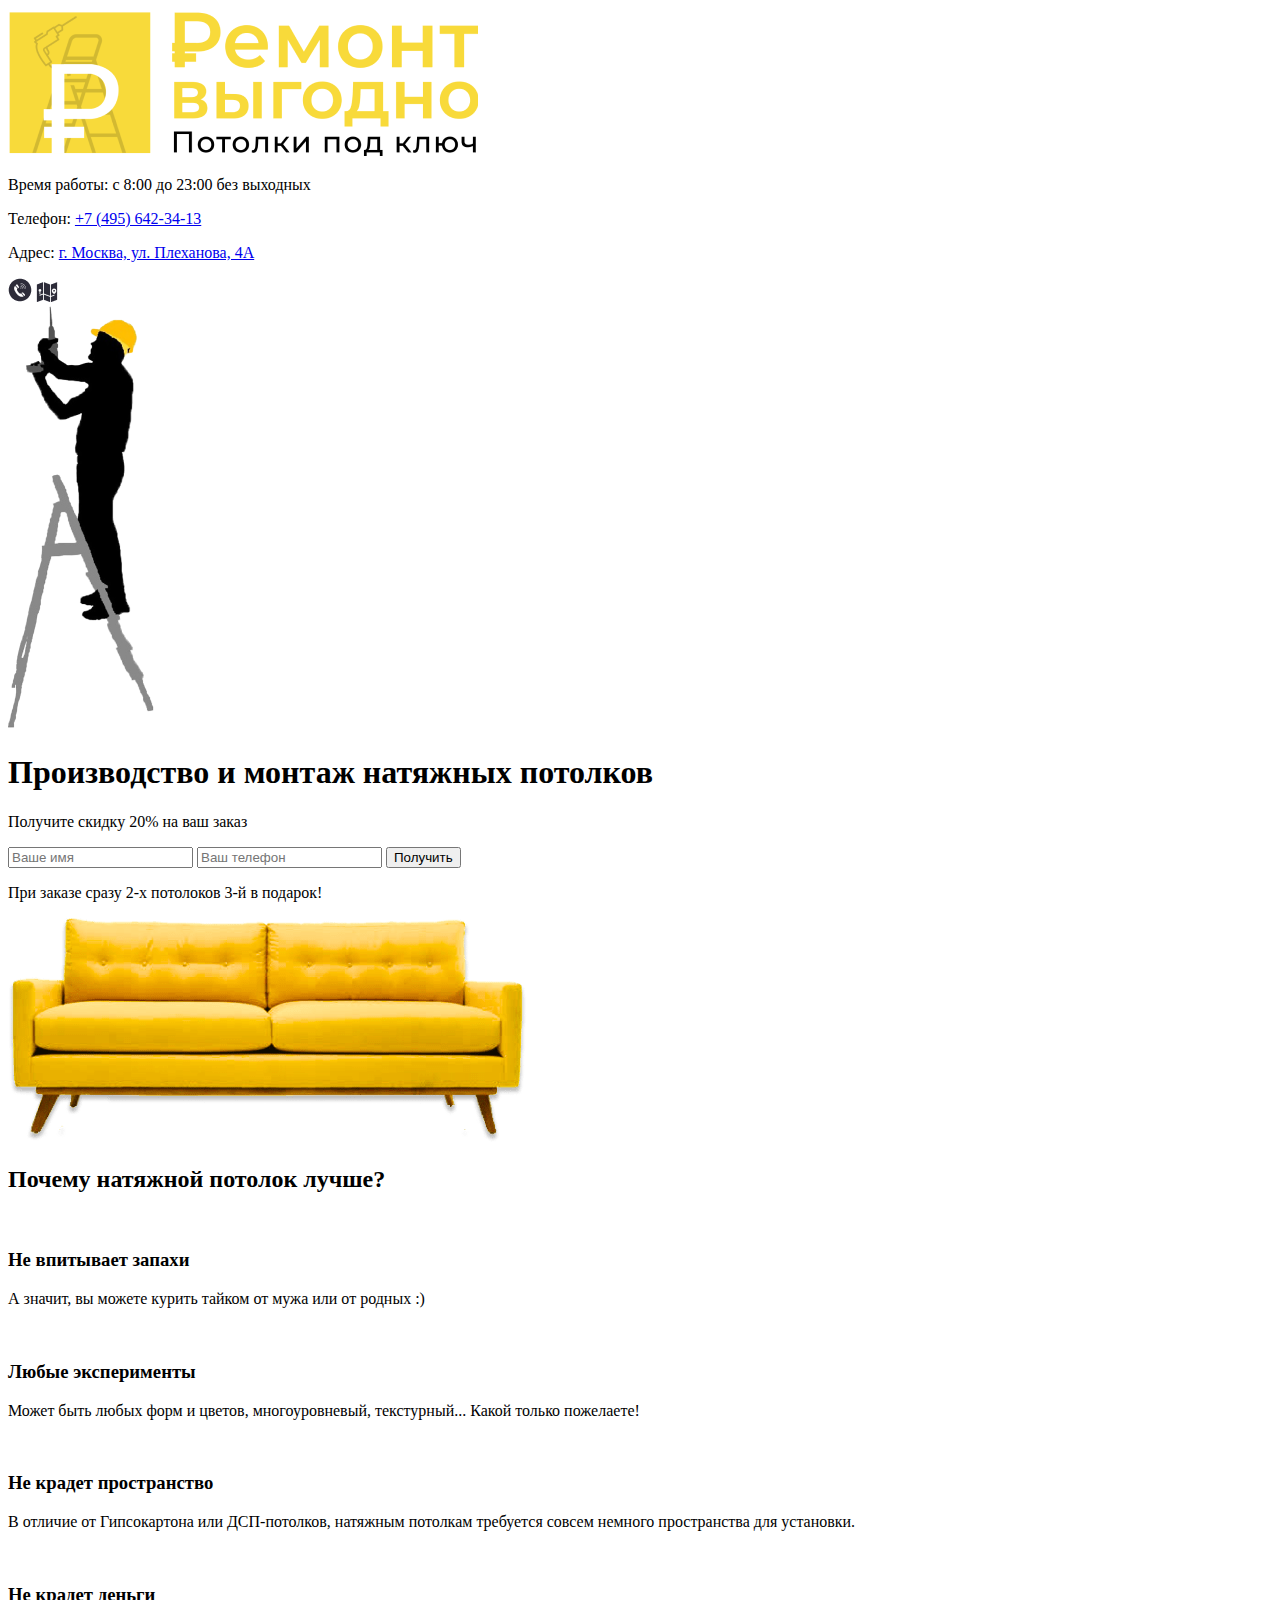
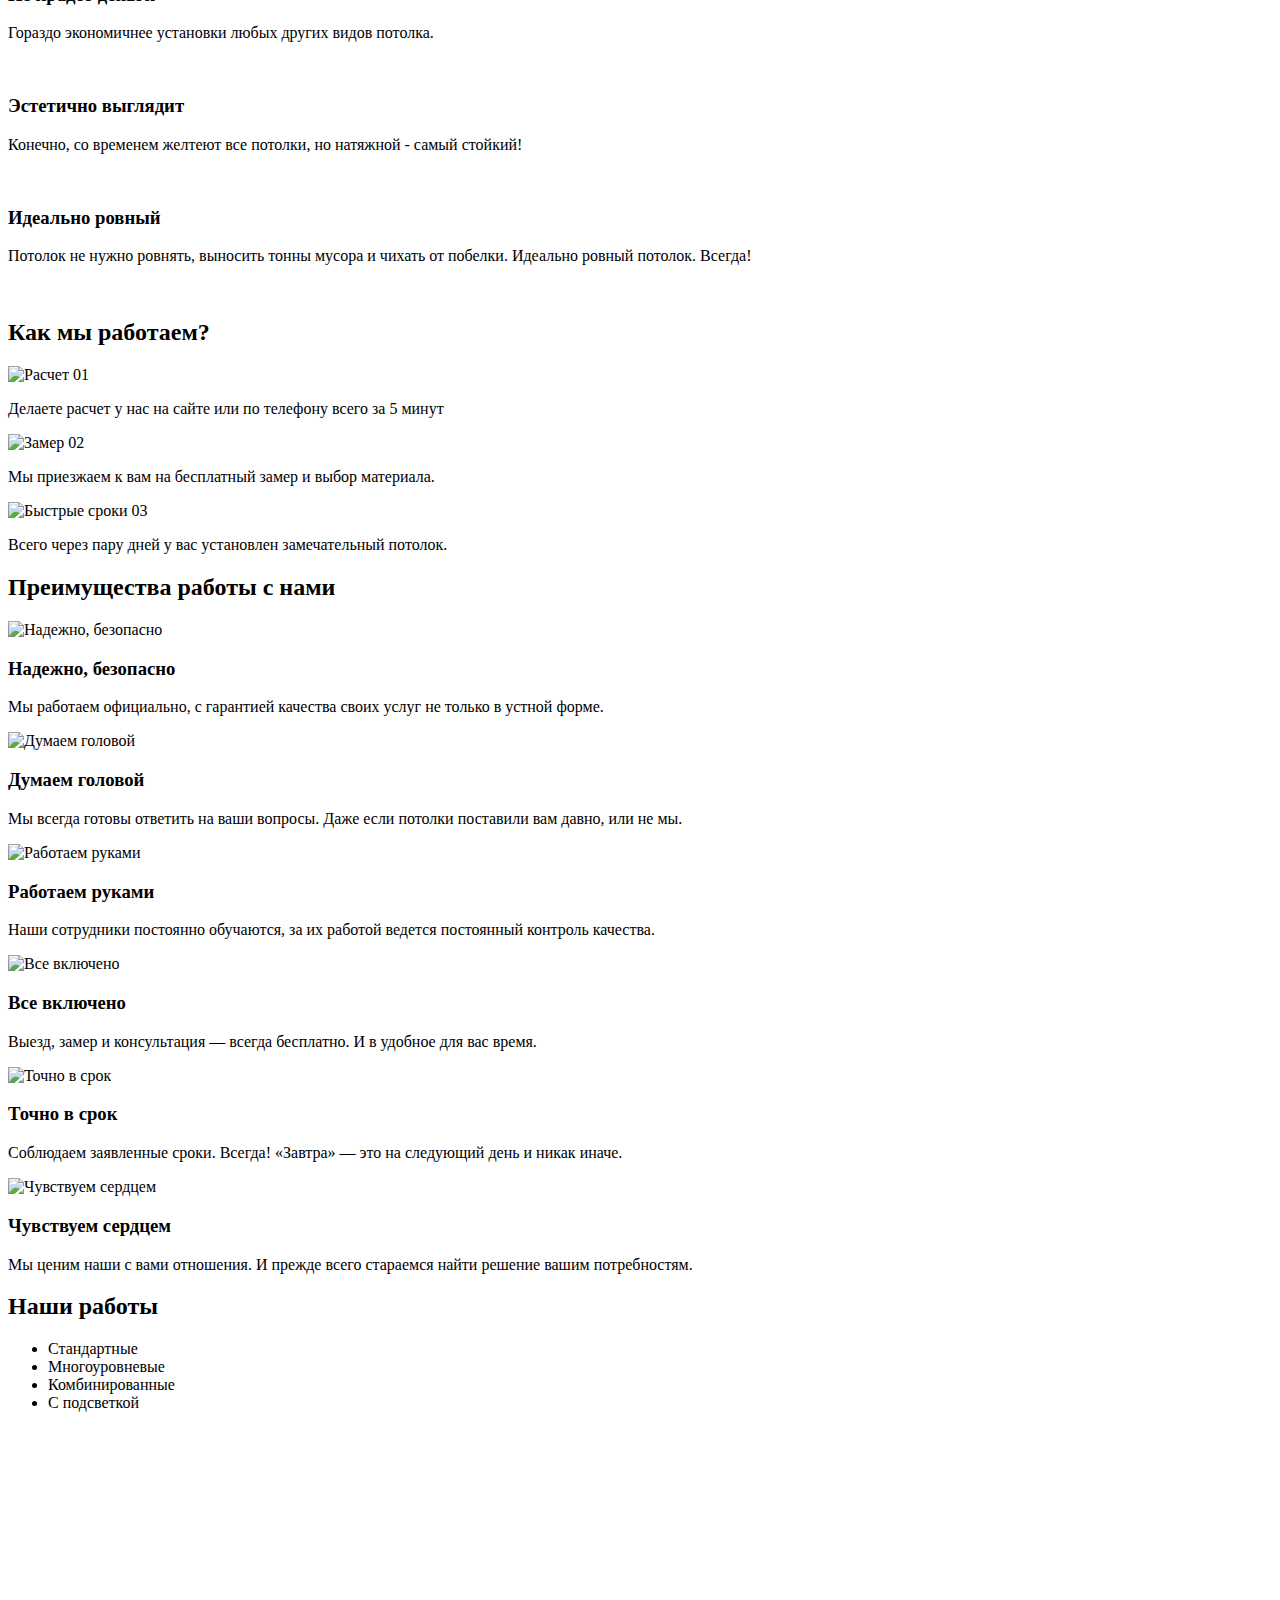
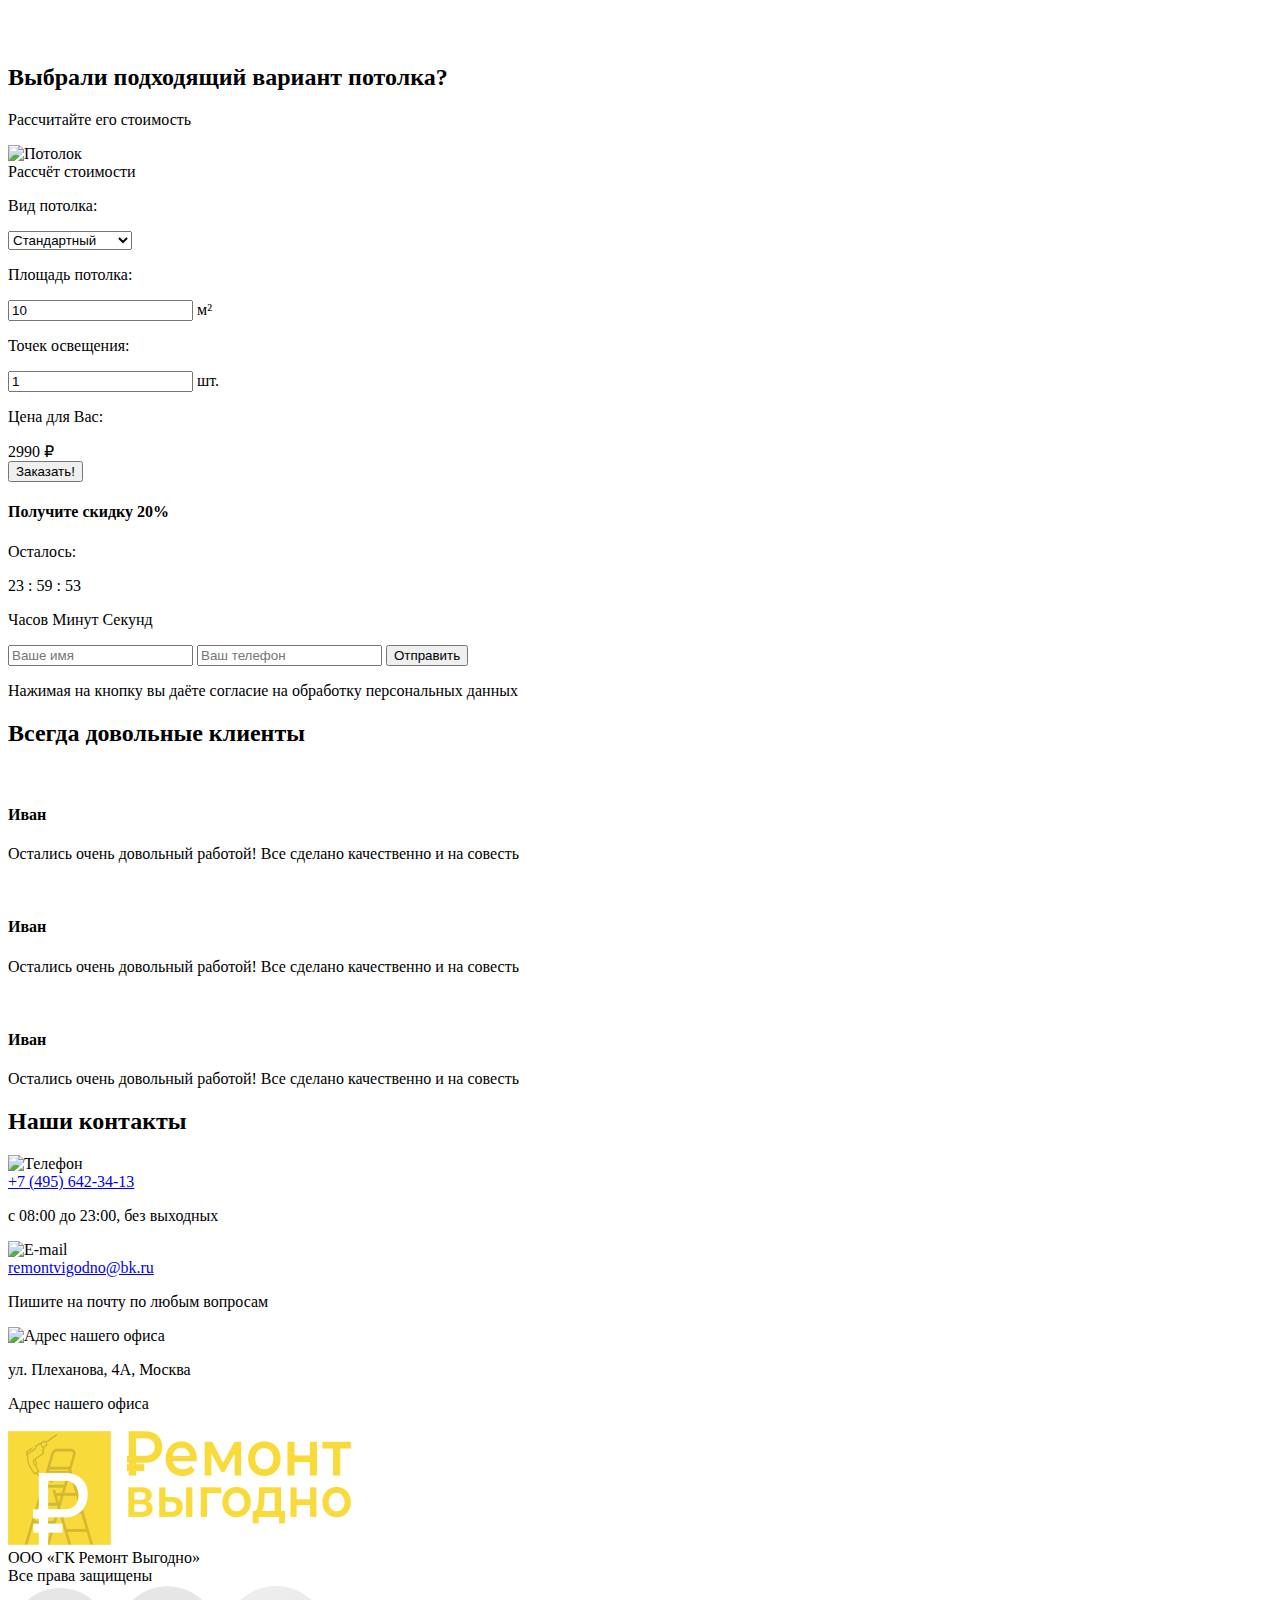
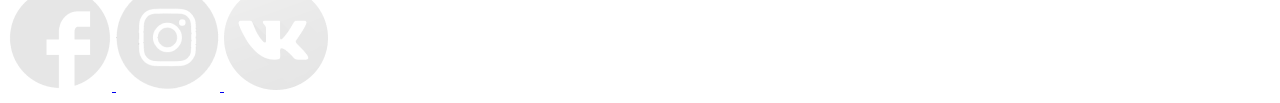
==== potolky/index.html @ 75074820 "Update index.html" ====
<!DOCTYPE html>
	<head>
		<meta charset="utf-8">
		<title>Main</title>
		<link rel="preload" href="css/style.css" onload="this.rel='stylesheet'">
		<link rel="preload" href="css/fonts.css" onload="this.rel='stylesheet'">
		<meta content="Производство и монтаж натяжных потолков" name="description">
		<meta content="Группа компаний «Ремонт выгодно»" property="og:title">
		<meta content="Производство и монтаж натяжных потолков" property="og:description">
		<meta content="Группа компаний «Ремонт выгодно»" property="twitter:title">
		<meta content="Производство и монтаж натяжных потолков" property="twitter:description">
		<meta property="og:type" content="website">
		<meta content="summary_large_image" name="twitter:card">
		<meta content="width=device-width, initial-scale=1" name="viewport">
		<link href="images/icon.png" rel="shortcut icon" type="image/x-icon">
		<link href="images/webclip.png" rel="apple-touch-icon">
	</head>
	<body>
		<nav>
			<div class="container">
				<a href="/" class="nav__logo">
					<img src="images/logo.png" alt="">
				</a>
				<div class="nav__menu">					
					<p><span>Время работы:</span> с 8:00 до 23:00 без выходных</p>
					<p class="mobile--hide"><span>Телефон:</span> <a href="tel:+7(495)642-34-13">+7 (495) 642-34-13</a></p>
					<p class="mobile--hide"><span>Адрес:</span> <a href="#contacts">г. Москва, ул. Плеханова, 4А</a></p>
					<div class="nav__link-box">
						<a href="tel:+7(495)642-34-13"><img src="images/phone-icon.png" alt=""></a>
						<a href="#contacts"><img src="images/map-icon.png" alt=""></a>
					</div>
				</div>
			</div>
		</nav>
		<header>			
			<div class="container">
				<img src="images/master.png" alt="" class="header__master">
				<img src="images/dots.svg" alt="" class="header__dots">
				<div class="header__box">
					<h1>Производство и монтаж натяжных потолков</h1>
					<form class="header__form" id="header__form" name="email-form">
						<p>Получите скидку 20% на ваш заказ</p>
						<input type="text" maxlength="256" id="name" name="Имя" placeholder="Ваше имя" onFocus="this.placeholder=''" onBlur="this.placeholder='Ваше имя'" autocomplete="off" required="required">
						<input type="tel" class="phone-mask" id="phone" name="Телефон" placeholder="Ваш телефон" onFocus="this.placeholder=''" onBlur="this.placeholder='Ваш телефон'" autocomplete="off" required="required">
						<button type="submit" data-wait="Ожидайте..." class="submit-button">Получить</button>
						<!--<div class="w-form-done">
							<div>Спасибо! Ваша форма была отправлена!</div>
						</div>
						<div class="w-form-fail">
							<div>Ошибка отправки!</div>
						</div>-->
					</form>
					<p class="header__gift">При заказе сразу 2-х потолоков 3-й в подарок!</p>
					<img src="images/couch.png" alt="" class="header__couch">
				</div>
			</div>
		</header>

		<main>		
			<section class="reason">				
				<div class="container">
					<h2>Почему натяжной потолок&nbsp;лучше?</h2>
					<div class="reason__wrapper">						
						<div class="reason__box">							
							<img src="images/smells-icon.png" alt="">
							<div>
								<h3>Не впитывает запахи</h3>
								<p>А значит, вы можете курить тайком от мужа или от родных :)</p>
							</div>							
						</div>
						<div class="reason__box">
							<img src="images/experiments-icon.png" alt="">
							<div>
								<h3>Любые эксперименты</h3>
								<p>Может быть любых форм и цветов, многоуровневый, текстурный... Какой только пожелаете!</p>
							</div>							
						</div>
						<div class="reason__box">
							<img src="images/space-icon.png" alt="">
							<div>
								<h3>Не крадет пространство</h3>
								<p>В отличие от Гипсокартона или ДСП-потолков, натяжным потолкам требуется совсем немного пространства для установки.</p>
							</div>
						</div>
						<div class="reason__box">
							<img src="images/money-icon.png" alt="">
							<div>
								<h3>Не крадет деньги</h3>
								<p>Гораздо экономичнее установки любых других видов потолка.</p>
							</div>
						</div>
						<div class="reason__box">
							<img src="images/aesthetically.png" alt="">
							<div>
								<h3>Эстетично выглядит</h3>
								<p>Конечно, со временем желтеют все потолки, но натяжной - самый стойкий!</p>
							</div>
						</div>
						<div class="reason__box">
							<img src="images/smooth-icon.png" alt="">
							<div>
								<h3>Идеально ровный</h3>
								<p>Потолок не нужно ровнять, выносить тонны мусора и чихать от побелки. Идеально ровный потолок. Всегда!</p>
							</div>
						</div>
						<div class="reason__center">
							<img src="images/potolok-icon.png" alt="">
						</div>						
					</div>
				</div>
			</section>

			<section class="order">
				<div class="container">					
					<h2>Как мы работаем?</h2>
					<div class="order__wrapper">
						<div class="order__box">
							<img src="images/calculator.png" alt="Расчет">
							<span class="order__number">01</span>
							<p>Делаете расчет у нас на сайте или по телефону всего за 5 минут</p>							
						</div>
						<div class="order__box">
							<img src="images/roulette.png" alt="Замер">
							<span class="order__number">02</span>
							<p>Мы приезжаем к вам на&nbsp;бесплатный замер и&nbsp;выбор материала.</p>							
						</div>
						<div class="order__box">
							<img src="images/clock.png" alt="Быстрые сроки">
							<span class="order__number">03</span>
							<p>Всего через пару дней у&nbsp;вас установлен замечательный потолок.</p>							
						</div>
					</div>
				</div>
			</section>

			<section class="advantages">				
				<div class="container">
					<h2>Преимущества работы с&nbsp;нами</h2>
					<div class="advantages__wrapper">
						<div class="advantage__box">
							<div class="advantage__image-box">
								<img src="images/safe.png" alt="Надежно, безопасно">	
							</div>							
							<div>
								<h3>Надежно, безопасно</h3>
								<p>Мы работаем официально, с гарантией качества своих услуг не только в устной форме.</p>
							</div>
						</div>
						<div class="advantage__box">
							<div class="advantage__image-box">
								<img src="images/think.png" alt="Думаем головой">
							</div>
							<div>
								<h3>Думаем головой</h3>
								<p>Мы всегда готовы ответить на ваши вопросы. Даже если потолки поставили вам давно, или не мы.</p>
							</div>
						</div>
						<div class="advantage__box">
							<div class="advantage__image-box">
								<img src="images/hands.png" alt="Работаем руками">	
							</div>							
							<div>
								<h3>Работаем руками</h3>
								<p>Наши сотрудники постоянно обучаются, за их работой ведется постоянный контроль качества.</p>
							</div>
						</div>
						<div class="advantage__box">
							<div class="advantage__image-box">
								<img src="images/all-inclusive.png" alt="Все включено">
							</div>							
							<div>
								<h3>Все включено</h3>
								<p>Выезд, замер и консультация — всегда бесплатно. И в удобное для&nbsp;вас время.</p>
							</div>
						</div>
						<div class="advantage__box">
							<div class="advantage__image-box">
								<img src="images/right-on-time.png" alt="Точно в срок">
							</div>
							<div>
								<h3>Точно в срок</h3>
								<p>Соблюдаем заявленные сроки. Всегда! «Завтра» — это на следующий день и никак иначе.</p>
							</div>
						</div>
						<div class="advantage__box">
							<div class="advantage__image-box">
								<img src="images/heart.png" alt="Чувствуем сердцем">
							</div>							
							<div>
								<h3>Чувствуем сердцем</h3>
								<p>Мы ценим наши с вами отношения. И прежде всего стараемся найти решение вашим потребностям.</p>
							</div>
						</div>
						<!--<div class="advantage__box">
							<div class="advantage__image-box">
								<img src="images/heart.png" alt="Чувствуем сердцем">
							</div>							
							<h3>Чувствуем сердцем</h3>
							<p>Мы ценим наши с вами отношения. И прежде всего стараемся найти решение вашим потребностям.</p>
						</div>-->
					</div>
				</div>
			</section>

			<section class="works">				
				<div class="container">
					<h2>Наши работы</h2>
					<div class="works__tabs">
						<ul class="tabs__menu">
							<li href="#tab-1" class="active">Стандартные</li>
							<li href="#tab-2">Многоуровневые</li>
							<li href="#tab-3">Комбинированные</li>
							<li href="#tab-4">С подсветкой</li>
						</ul>
						<div class="tabs__content">							
								<div class="tab__wrapper">
									<div id="tab-1" class="tab__content active first">
										<div>
											<img data-lazy="images/potolok-3.jpg" alt="">
										</div>
										<div>
											<img data-lazy="images/potolok-4.jpg" alt="">
										</div>
										<div>
											<img data-lazy="images/potolok-5.jpg" alt="">
										</div>
									</div>
									<div class="tab__nav-box active">
										<div class="review__count">
											<span class="review__count_current"></span><span class="review__count_total"></span>
										</div>
									</div>
								</div>
								<div class="tab__wrapper">
									<div id="tab-2" class="tab__content second">									
										<div>
											<img data-lazy="images/potolok-5.jpg" alt="">
										</div>
										<div>
											<img data-lazy="images/potolok-3.jpg" alt="">
										</div>
										<div>
											<img data-lazy="images/potolok-4.jpg" alt="">
										</div>
									</div>
									<div class="tab__nav-box">
										<div class="review__count">
											<span class="review__count_current"></span><span class="review__count_total"></span>
										</div>
									</div>
								</div>
								<div class="tab__wrapper">
									<div id="tab-3" class="tab__content third">
										<div>
											<img data-lazy="images/potolok-4.jpg" alt="">
										</div>
										<div>
											<img data-lazy="images/potolok-3.jpg" alt="">
										</div>
										<div>
											<img data-lazy="images/potolok-5.jpg" alt="">
										</div>									
									</div>
									<div class="tab__nav-box">
										<div class="review__count">
											<span class="review__count_current"></span><span class="review__count_total"></span>
										</div>
									</div>
								</div>
								<div class="tab__wrapper">
									<div id="tab-4" class="tab__content fourth">
										<div>
											<img data-lazy="images/potolok-3.jpg" alt="">
										</div>
										<div>
											<img data-lazy="images/potolok-4.jpg" alt="">
										</div>
										<div>
											<img data-lazy="images/potolok-5.jpg" alt="">
										</div>
									</div>
									<div class="tab__nav-box">
										<div class="review__count">
											<span class="review__count_current"></span><span class="review__count_total"></span>
										</div>
									</div>
								</div>
						</div>						
					</div>
				</div>
			</section>

			<section class="calc">
				<div class="container">
					<div class="calc__box">
						<h2>Выбрали подходящий вариант потолка?</h2>
						<p>Рассчитайте его стоимость</p>
						<img src="images/potolok.png" alt="Потолок">
					</div>
					<form action="" class="calc__form">
					  <div class="calc__title">Рассчёт <span class="yellow">стоимости</span></div>
					    <div class="calc__value">
					    	<p>Вид потолка:</p>
					    	<select name="type" placeholder="Выберите">
				                <option value="standart">Стандартный</option>
				                <option value="natyagnoy">Натяжной</option>
				                <option value="podvesnoy">Подвесной</option>
				                <option value="gipsokarton">Гипсокартонный</option>
				                <option value="reechniy">Реечный</option>
				            </select>
					    </div>
					    <div class="calc__value">
					    	<p>Площадь потолка:</p>
					    	<input name="area" type="text" value="10">
					    	<span>м²</span>
					    </div>
					    <div class="calc__value">
						    <p>Точек освещения:</p>
						   <input name="corners" type="text" value="1">
						   <span>шт.</span>
					    </div>					 
					    <div class="calc__total-box">
					    	<p>Цена <span class="yellow">для Вас: </span></p>
					    	<span class="calc__total">2990 ₽</span>
					    </div>
					 	<button>Заказать!</button>
					</form>
				</div>
			</section>

			<section class="timer">
				<div class="timer__wrapper">
					<div class="timer__container">
						<h4>Получите скидку 20%</h4>
						<div class="timer__box">
							<span class="timer__left">Осталось:</span>
							<div class="timer__timer">
								<div class="first-my timerhello timerhello_639">
								<div class="first-my-content">									
									<p class="result">
										<span class="result-hour res">23</span>
										<span class="separator">:</span>
										<span class="result-minute res">59</span>
										<span class="separator">:</span>
										<span class="result-second res">53</span> 
									</p> 
									<p class="titles">
										<span class="hh">Часов</span>
										<span class="mm">Минут</span>
										<span class="ss">Секунд</span>
									</p>
									<div class="clearf"></div>
								</div>
							</div>
							</div>
						</div>
					</div>
					<div class="timer__form">
						<form>
							<input type="text" class="timer__form-input w-input" maxlength="256" name="Имя" placeholder="Ваше имя" onFocus="this.placeholder=''" onBlur="this.placeholder='Ваше имя'" autocomplete="off" required="required">
							<input type="tel" class="calc-form phone-mask" name="Телефон" placeholder="Ваш телефон" onFocus="this.placeholder=''" onBlur="this.placeholder='Ваш телефон'" autocomplete="off" required="required">
							<button>Отправить</button>
							<p>Нажимая на кнопку вы даёте согласие на обработку персональных данных</p>
						</form>
					</div>
				</div>

				<div class="reviews">
					<h2>Всегда довольные клиенты</h2>
					<div class="reviews__wrapper">
						<div class="review">
							<img src="images/review-image.png" alt="" class="review__image">
							<div class="review__box">
								<h4>Иван</h4>
								<p>Остались очень довольный работой! Все сделано качественно и на совесть</p>
								<div class="review__rating">
									<span></span>
									<span></span>
									<span></span>
									<span></span>
									<span></span>
								</div>
							</div>
						</div>
						<div class="review">
							<img src="images/review-image.png" alt="" class="review__image">
							<div class="review__box">
								<h4>Иван</h4>
								<p>Остались очень довольный работой! Все сделано качественно и на совесть</p>
								<div class="review__rating">
									<span></span>
									<span></span>
									<span></span>
									<span></span>
									<span></span>
								</div>
							</div>
						</div>
						<div class="review">
							<img src="images/review-image.png" alt="" class="review__image">
							<div class="review__box">
								<h4>Иван</h4>
								<p>Остались очень довольный работой! Все сделано качественно и на совесть</p>
								<div class="review__rating">
									<span></span>
									<span></span>
									<span></span>
									<span></span>
									<span></span>
								</div>
							</div>
						</div>					
					</div>
					<div class="review__nav-box">
						<div class="review__nav"></div>
						<div class="review__count">
							<span class="review__count_current"></span><span class="review__count_total"></span>
						</div>
					</div>
				</div>
			</section>

			<section id="contacts" class="contacts">				
				<div class="container">
					<h2>Наши контакты</h2>
					<div class="contacts__wrapper">
						<div class="contacs__content">
							<div class="contacts__box">
								<img src="images/contacts-phone.png" alt="Телефон">
								<div>
									<a href="+74956423413" class="contacts__phone">+7 (495) 642-34-13</a>
									<p>с 08:00 до 23:00, без выходных</p>
								</div>
							</div>
							<div class="contacts__box">
								<img src="images/contacts-email.png" alt="E-mail">
								<div>
									<a href="remontvigodno@bk.ru" class="contacts__email">remontvigodno@bk.ru</a>
									<p class="contacts__email-caption">Пишите на почту по любым вопросам</p>
								</div>
							</div>
							<div class="contacts__box">
								<img src="images/contacts-map.png" alt="Адрес нашего офиса">
								<div>
									<p class="contacts__address">ул. Плеханова, 4А, Москва</p>
									<p>Адрес нашего офиса</p>
								</div>
							</div>
						</div>
						<div class="contacts__map" id="map"></div>
					</div>
				</div>
			</section>
		</main>

		<footer>
			<div class="container">
				<img src="images/logo-footer.png" class="footer__logo">
				<div>
					<div class="footer__text">ООО «ГК Ремонт Выгодно»</div>
					<div class="footer__copyright">Все права защищены</div>
				</div>
				<div class="footer__socials">
					<a href="https://www.facebook.com/GKREMONTVYGODNO/" target="_blank">
						<img src="images/facebook-icon.png" alt="facebook-icon">
					</a>
					<a href="https://www.instagram.com/remontvygodno/" target="_blank">
						<img src="images/instagram-icon.png" alt="instagram-icon">
					</a>
					<a href="https://vk.com/gkremontv" target="_blank">
						<img src="images/vk-icon.png" alt="vk-icon">	
					</a>					
				</div>
			</div>
		</footer>

		<script src="js/jquery-3.5.1.min.js"></script>
		<script src="js/slick.min.js" type="text/javascript"></script>		
		<script src="js/jquery.maskedinput.min.js" type="text/javascript"></script> 
		<script src="js/countdown.js" type="text/javascript"></script> 
		<script src="js/calc.js" type="text/javascript"></script> 
		<script src="js/script.js" type="text/javascript"></script>
		<script>
			setTimeout(function(){
				var elem = document.createElement('script');
				elem.type = 'text/javascript';
				elem.src = 'https://api-maps.yandex.ru/2.1/?load=package.standard&lang=ru_RU&amp;apikey=ac280926-a827-49d5-865d-cbfa234fb6c5&onload=getYaMap';
				document.getElementsByTagName('body')[0].appendChild(elem);
			}, 1000);
		</script>
		<script src="js/custom-map.js" type="text/javascript"></script>
		
		<!--<script src="./mail.js" type="text/javascript"></script>-->
	</body>
</html>
---- potolky/css/style.css ----
*{-webkit-box-sizing:border-box;-moz-box-sizing:border-box;box-sizing:border-box}body{margin:0}h1,h2,h3,h4,h5,h6{margin:0}ol,p,ul{padding:0;margin:0}a:active,a:hover{outline:0}b,strong{font-weight:700}img{max-width:100%;vertical-align:middle;display:inline-block;border:0}:focus{outline:0}button,input,select,textarea{margin:0;padding:0;font:inherit;color:inherit;border:none;outline:none}input,select,textarea{-webkit-appearance: none;}button{overflow:visible}button,select{text-transform:none}button,html input[type=button],input[type=reset]{-webkit-appearance:button;cursor:pointer}button[disabled],html input[disabled]{cursor:default}button::-moz-focus-inner,input::-moz-focus-inner{border:0;padding:0}input{line-height:normal}input[type=checkbox],input[type=radio]{box-sizing:border-box;padding:0}input[type=number]::-webkit-inner-spin-button,input[type=number]::-webkit-outer-spin-button{height:auto}textarea{overflow:auto}

body {
  font-family: Montserrat, sans-serif;
  font-size: 18px;
  line-height: 22px;
  color: #32313F;
}
header,
main,
footer {
  overflow: hidden;
}

h1 {
  margin-bottom: 37px;  
  font-size: 44px;
  line-height: 59px;
  font-weight: 700;
}

h2 {  
  font-size: 36px;
  line-height: 44px;  
  font-weight: 600;
  text-align: center;
}

a {
  color: #32313f;
  text-decoration: none;
}

.container {
  width: 1120px;
  max-width: 100%;
  margin: 0 auto;
  padding: 0 20px;
}

.yellow {
  color: #F8DA3A;
}

::-webkit-input-placeholder {color: #000;}
/*::-moz-placeholder {color: #000;}
:-moz-placeholder {color: #000;}
:focus::-webkit-input-placeholder {visibility: hidden;}
:focus::-moz-placeholder {visibility: hidden;}*/


/*-- Navbar --*/
nav {
  margin: 0 auto 30px;
  justify-content: space-between;
  align-items: flex-start;
  background-color: #fff;
}

nav .container {
  width: 1090px;
  display: flex;  
  justify-content: space-between;  
  align-items: flex-start;
}

.nav__logo {  
  padding-top: 13px;
  flex: 0 0 auto;
}

.nav__menu {
  display: flex;
  justify-content: space-between;
  align-items: center;
  height: 108px;
  margin-top: -23px;
  padding: 20px 8px 0 25px;
  border-radius: 56px;
  background-color: #f3f4f9;
}

.nav__link-box {
  display: none;  
}

.nav__menu p {
  margin-right: 2.3vw;
  color: #32313f;
  font-size: 12px;
  line-height: 15px;
}

.nav__menu span {
  color: #b5b4c2;
  font-weight: 500;
}


/*-- Header --*/
header {
  padding: 110px 0 72px;
  background-color: #fde151;
  position: relative;
}

header .container {
  position: relative;
  width: 1100px;
}

header .container:before {
  content: '';
  position: absolute;
  top: -110px;
  left: -20px;
  width: 437px;
  height: 41px;  
  background: url("../images/wave-header.png") 50% 50% / cover no-repeat;
  z-index: 2;
}

.header__master {
  position: absolute;
  left: -15px;
  top: -76px;
  z-index: 1;
}

.header__dots {
  position: absolute;
  left: 22px;
  top: 69px;
  right: auto;
  bottom: auto;
  z-index: 0;
}

.header__box {  
  display: flex;
  flex-direction: column;
  align-items: flex-start;
  width: 590px;
  margin: 0 50px 0 auto;
  z-index: 3;
}

.header__form {
  display: flex;
  flex-wrap: wrap;
  justify-content: space-around;
  position: relative;
  width: 98.5%;
  max-width: 100%;
  margin-bottom: 37px;
  padding: 30px 17px 38px;
  border-radius: 29px;
  background-color: #fdfdfd;
  z-index: 3;
}

.header__form p {
  width: 100%;
  margin-bottom: 22px;
  font-size: 20px;
  line-height: 24px;
  font-weight: 700;
  text-align: center;
}

.header__form input {
  width: 175px;
  height: 40px;
  margin-bottom: 0px;
  padding-right: 25px;
  padding-left: 25px;
  border: 1px none #000;
  border-radius: 22px;
  background-color: #f4f4f4;
  color: #000;
  font-size: 18px;
  text-align: center;
}

.header__form input:nth-child(2) {
  margin-right: 15px;
}

.header__form input:nth-child(3) {
  margin-right: 35px;
}

.header__form button {
  width: 145px;
  height: 40px;
  padding: 9px 15px;
  border-radius: 22px;
  color: #fff;
  background-color: #32313f;
  font-weight: 600;
  text-align: center;
}

.header__gift {
  width: 85%;
  margin-left: auto;
  padding-left: 95px;
  background: url(../images/present.png) 0 0 / 75px no-repeat;
  font-size: 30px;
  line-height: 38px;
  font-weight: 500;
  color: #32313f;
  z-index: 3;  
}

.header__couch {
  position: absolute;
  left: -10px;
  top: 180px;
  bottom: auto;
  z-index: 2;
  width: 520px;
  max-width: 100%;
}

.w-form-done {
  display: none;
  padding: 20px;
  text-align: center;
  background-color: #ddd;
}
.w-form-fail {
  display: none;
  margin-top: 10px;
  padding: 10px;
  background-color: #ffdede;
}


/*-- Reason Section --*/
.reason {
  padding: 40px 0 45px;
  position: relative;
  overflow: hidden;
}

.reason__wrapper {
  display: flex;
  flex-wrap: wrap;
  justify-content: space-between;
  margin-top: 70px;
  position: relative;
}

.reason__center {
  position: absolute;
  right: 50%;
  transform: translateX(50%);
  display: flex;
  align-items: center;
  justify-content: center;
  width: 400px;
  height: 400px;
  border: 45px solid #F5F4F9;
  border-radius: 50%;
  z-index: -1;
}

.reason__box {  
  display: flex;
  align-items: flex-start;
  position: relative;
}

.reason__box:nth-child(1) {
  width: 41%;  
  padding-left: 90px;
  order: 1;
}

.reason__box:nth-child(2) {
  width: 34%;
  order: 3;
}

.reason__box:nth-child(3) {
  width: 41%;
  order: 2;
}

.reason__box:nth-child(4) {
  width: 34%;
  order: 4;
}

.reason__box:nth-child(5) {
  align-items: flex-end;
  width: 41%;
  padding-left: 150px;
  order: 5;
}

.reason__box:nth-child(6) {
  width: 41%;
  padding-right: 50px;
  order: 6;
}

.reason__box:nth-child(2) {
  margin-bottom: 15px;
}

.reason__box:nth-child(3) {
  margin-bottom: 45px;
}

.reason__box:nth-child(1),
.reason__box:nth-child(2),
.reason__box:nth-child(5) {
  text-align: right;
}

.reason__box:nth-child(3),
.reason__box:nth-child(4),
.reason__box:nth-child(6) {
  text-align: left;
}

.reason__box:nth-child(5),
.reason__box:nth-child(6) {
  flex-direction: column;
}

.reason__box img {
  width: 73px;
  flex-shrink: 0;
}

.reason__box:nth-child(1) img,
.reason__box:nth-child(2) img {
  margin-left: 30px;
  order: 2;
}

.reason__box:nth-child(3) img,
.reason__box:nth-child(4) img {
  margin-right: 30px;
}

.reason__box:nth-child(5) img,
.reason__box:nth-child(6) img {
  margin-bottom: 15px;
}

.reason__box h3 {
  font-weight: 500;
  font-size: 22px;
  line-height: 27px;
  margin-bottom: 10px;
}

.reason__box p {
  font-size: 18px;
  line-height: 23px;
}



/*-- Order Section --*/
.order {
  position: relative;
  padding: 40px 0 22px;
  background: #F8DA3A;  
}

.order:before, .order:after {
  content: '';
  position: absolute;
  width: 100%;
  height: 11vw;  
  background: url("../images/wave.svg") 50% 50% / cover no-repeat;
}

.order:before {
  top: 0;
  display: none;
}

.order:after {
  bottom: -1px;
  transform: rotate(180deg);
}

.order__wrapper {
  display: flex;
  flex-wrap: wrap;
  align-items: flex-start;
  justify-content: space-between;
}

.order__box {
  width: 27%;
  position: relative;
  z-index: 1;
}

.order__box:nth-child(2) {
  width: 24%;
}

.order__number {
  display: inline-block;
  font-weight: 500;
  font-size: 55px;
  line-height: 67px;
  margin-bottom: 15px;
}

.order__box:nth-child(1) img,
.order__box:nth-child(3) img {
  position: absolute;
  right: 0;
}

.order__box:nth-child(1) img {
  bottom: -135px;
}

.order__box:nth-child(3) img {
  bottom: -155px;
}

.order__box:nth-child(2) img {
  display: block;
  margin: 75px 0 -60px auto;
}

.order__box p {
  font-weight: 500;
  font-size: 22px;
  line-height: 27px;
  margin-bottom: 15px;
}



/*-- Advantages Section --*/
.advantages {
  padding: 65px 0 35px;
  overflow: hidden;
}

.advantages__wrapper {
  display: flex;
  flex-wrap: wrap;
  align-items: flex-start;
  justify-content: space-between;
  margin-top: 40px;
  padding-left: 30px;
}

.advantage__box {
  width: 28%;
  margin-top: 35px;
}

.advantage__image-box {
  position: relative;
  max-width: 217px;
}

.advantage__box:nth-child(1) .advantage__image-box:before,
.advantage__box:nth-child(3) .advantage__image-box:before,
.advantage__box:nth-child(4) .advantage__image-box:before,
.advantage__box:nth-child(6) .advantage__image-box:before {
  content: '';
  position: absolute;
  width: 113px;
  height: 113px;
  background: url('../images/grey-dots.svg') 0 0 no-repeat;
  background-size: cover;
  z-index: -1;
}

.advantage__box:nth-child(1) .advantage__image-box:before
/*.advantage__box:nth-child(1n+7) .advantage__image-box:before*/ {  
  top: 0;
  left: -30px;
}

.advantage__box:nth-child(3) .advantage__image-box:before
/*.advantage__box:nth-child(3n+7) .advantage__image-box:before*/ {  
  bottom: 0;
  right: -60px; 
}

.advantage__box:nth-child(4) .advantage__image-box:before
/*.advantage__box:nth-child(4n+7) .advantage__image-box:before*/ {  
  bottom: -9px;
  left: -30px;
}

.advantage__box:nth-child(6) .advantage__image-box:before
/*.advantage__box:nth-child(6n+7) .advantage__image-box:before*/ {  
  top: 0;
  right: -60px;
}

.advantage__box h3 {
  margin: 25px 0 10px;
  font-style: normal;
  font-weight: 500;
  font-size: 22px;
  line-height: 27px;
  color: #000;
}

.advantage__box p {
  font-size: 19px;
  line-height: 23px;
}



/*-- Works Section --*/
.works {
  padding: 70px 0 110px;
  overflow: hidden;
}

.works__tabs {
  margin-top: 50px;
}

.tab__wrapper {
  position: relative;
}

.tabs__menu {
  display: flex;
  flex-wrap: wrap;
  justify-content: space-between;
  margin-bottom: 85px;
}

.tabs__menu li {
  display: flex;
  align-items: center;
  justify-content: center;
  width: 47%;
  max-width: 225px;
  padding: 10px 0;
  font-weight: 500;
  font-size: 18px;
  line-height: 22px;
  text-align: center;
  border-radius: 200px;
  background-color: #C4C4C4;
  cursor: pointer;
}

.tabs__menu li.active {
  background-color: #F8DA3A;
}

.tab__content {
  height: 0;
  opacity: 0;  
}

.tab__content .slick-list {
  position: relative;
}

.tab__content .slick-list:before,
.tab__content .slick-list:after {
  content: '';
  position: absolute;  
  width: 113px;
  height: 113px;
  background: url('../images/grey-dots.svg') 0 0 / contain no-repeat;  
  z-index: -1;
}

.tab__content .slick-list:before {
  bottom: -50px;
  right: 260px;
}

.tab__content .slick-list:after {
  bottom: -84px;
  right: 362px;
}

.tab__content.active {
  height: auto;
  opacity: 1;
}

.tab__nav-box {
  display: none;
  position: absolute;
  flex-direction: row;
  align-items: flex-end;
  justify-content: flex-end;
  width: 266px;
  height: 228px;
  right: 602px;
  bottom: -100px;
  padding: 40px 35px;
  background: #FFFFFF;
  box-shadow: 0px 4px 4px rgba(0, 0, 0, 0.25);
  border-radius: 50px;
  z-index: -1;
}

.tab__nav-box.active {
  display: flex;
}

.works .slick-track {
  display: flex;
  align-items: center;  
}

.works .slick-slide {
  width: 481px;
  height: 286px;
  background: 50% 50% / cover no-repeat;
  border-radius: 50px;
  transform: scale(.6);
  transition: all .5s cubic-bezier(.4,0,.2,1);
}

.works .slick-slide.slick-current {
  margin: 0;
  transform: scale(1);
}

.tabs__content .slick-arrow {
  position: absolute;
  bottom: -63px;
  z-index: 10;
}

.tabs__content .slick-prev {
  right: 740px;
}

.tabs__content .slick-next {
  right: 700px;
}



/*-- Calculator Section --*/
.calc {
  padding: 85px 0 120px;
  overflow: hidden;
}

.calc .container {
  display: flex;
  justify-content: space-between;
}

.calc__box {
  position: relative;
  width: 51%;
}

.calc__box:after, .calc__form:before {
  content: '';
  position: absolute;
  width: 175px;
  height: 243px;  
  background: #F8DA3A;
  border-radius: 50px;
  z-index: -1;
}

.calc__box:after {
  left: 60px;
  bottom: -26px;
}

.calc__box h2 {
  font-size: 45px;
  line-height: 55px;
  font-weight: 600;
  text-align: left;
  margin-bottom: 25px;
}

.calc__box p { 
  font-size: 24px;
  line-height: 29px;
  margin-bottom: 55px;
}

.calc__box img {
  padding-left: 120px;
  z-index: -1;
}

.calc__form {
  position: relative;
  width: 425px;
  margin-top: 10px;
  padding: 45px 35px 40px;
  background: #32313F;
  box-shadow: 0px 4px 15px rgba(0, 0, 0, 0.25);
  border-radius: 50px;
  color: #fff;
}

.calc__form:before {
  display: none;
  right: -20px;
  top: -20px;
}

.calc__form:after {
  content: '';
  position: absolute;
  bottom: -5px;
  left: -65px;
  width: 138px;
  height: 202px;
  background: url('../images/calc-dots.svg');
  z-index: -1
}

.calc__title {
  font-weight: 600;
  font-size: 24px;
  line-height: 29px;
  text-align: center;
  margin-bottom: 45px;
}

.calc__value {
  display: flex;
  align-items: center;
  justify-content: space-between;
  margin-bottom: 25px; 
}

.calc__value select, .calc__value input {    
  box-shadow: inset 0px 4px 4px rgba(0, 0, 0, 0.25);
  border-radius: 10px;
  color: #32313F;
  border: none;  
}

.calc__value select {
  width: 170px;
  padding: 8px 13px;
  background: url('../images/select-arrow.png') 95% 50% no-repeat #F8DA3A;
}

.calc__value input {
  width: 65px;
  padding: 8px 0 8px;
  background: #F8DA3A;
  text-align: center;
}

.calc__value p, .calc__total-box p {
  flex-shrink: 0;
  margin-right: 15px;
  font-size: 24px;
  line-height: 29px;
}

.calc__value span {
  width: 25px;
}

.calc__total-box {
  display: flex;
  align-items: center;
  justify-content: space-between;
  margin: 30px 0;
}

.calc__total-box p {
  font-weight: 500;
}

.calc__form button {
  display: block;
  margin: 0 auto;
  padding: 17px 65px;  
  font-size: 24px;
  line-height: 29px;
  font-weight: 600;
  text-align: center;
  color: #32313F;
  background: #F4F4F4;
  border-radius: 22px;
}

.calc__total {
  flex-shrink: 0;
  font-weight: 600;
  font-size: 38px;
  line-height: 48px;
}



/*-- Timer Section --*/
.timer {
  padding-bottom: 220px;
  position: relative;
  overflow: hidden;
}

.timer:after {
  content: '';
  position: absolute;
  width: 524px;
  height: 524px;
  top: 80px;
  right: -145px;
  background: #F6F5FA;  
  border-radius: 50%;
  z-index: -3;
}

.timer:before {
  content: '';
  position: absolute;
  top: -120px;
  left: -600px;
  width: 1194px;
  height: 1125px;
  background: url('../images/ellipse.svg');
  background-repeat: no-repeat;
  z-index: -2;
}

.timer__wrapper {
  position: relative;
  display: flex;
  align-items: center;
  justify-content: space-between;
  max-width: 700px;
  margin: 0 auto 170px;
  padding-left: 15px;
  background: linear-gradient(86.68deg, #FFFFFF 48.72%, #FFFFFF 94.89%);
  border: 17px solid #F5F5F5;
  box-sizing: border-box;
  box-shadow: 0px 4px 4px rgba(0, 0, 0, 0.25);
  border-radius: 24px;
}

.timer__wrapper:before {
  content: '';
  position: absolute;
  width: 175px;
  height: 182px;
  bottom: -76px;
  left: -75px;
  background: url('../images/timer-dots.svg');
  z-index: -1
}

.timer__box {
  display: flex;
  align-items: baseline;
}

.timer__left {
  margin: -10px 15px 10px 0;
  font-size: 19px;
  line-height: 23px;  
  color: #B5B4C2;
}

.first-my .result .res {
  padding: 9px 0;
  display: inline-block;
  width: 40px;
  height: 40px;
  margin-right: 3px;
  margin-bottom: 5px;
  font-size: 19px;
  line-height: 23px;
  text-align: center;
  background: #D8D8D8;
  border-radius: 5px;
}

.first-my .result .separator {
  font-size: 19px;
  line-height: 23px;
  margin-right: 3px;
  color: #B5B4C2;
}

.first-my .titles span {
  font-size: 13px;
line-height: 15px;
}

.mm {
  margin-left: 12px;
}
.ss {
  margin-left: 9px;
}

.timer__wrapper:after {
  content: '';
  position: absolute;
  border: 6px solid #F8DA3A;
  width: 88%;
  bottom: -43px;
  left: 5%;
  height: 100%;
  border-radius: 24px;
  z-index: -2;
}

.timer form {
  width: 175px;
}

.timer form input, .timer form button {  
  width: 100%;
  border-radius: 30px;
  font-size: 19px;
  line-height: 23px;
  text-align: center;
  color: #000000;
}

.timer form input {
  height: 36px;
  margin-bottom: 15px;
  padding: 0;
  background: #FFFFFF;
}

.timer form button {
  height: 39px;
  margin-bottom: 8px;
  background: #F8DA3A;
  font-weight: 600;  
}

.timer__form {
  width: 51%;
  position: relative;
}

.timer__form:before {
  content: '';
  position: absolute;
  width: 72px;
  height: 72px;  
  top: 50%;
  transform: translateY(-50%);
  left: 40px;
  background-image: url("../images/timer-form-bg.png");
  background-size: cover;
}

.timer__container h4 {
  margin: 0 0 40px 10px;
  font-weight: bold;
  font-size: 24px;
  line-height: 29px;
}

.timer__form {
  padding: 20px 20px 15px 140px;
  background: #32313F;
  border-radius: 143px 5px 5px 143px;
}

.timer__form p {
  width: 108%;
  margin-left: -10px;
  font-size: 9px;
  line-height: 11px;
  font-weight: 300;
  text-align: center;
  color: #B5B4C2;
}


/*-- Reviews --*/
.reviews {
  position: relative;
}

.review:before, .review:after {
  content: '';
  position: absolute;
  width: 113px;
  height: 113px;
  right: 0;
  bottom: -55px;
  background: url(../images/grey-dots.svg) 0 0 no-repeat;
  background-size: cover;
  z-index: -1;
}

.review:before {
  display: none;
}

.reviews__wrapper {
  margin-top: 70px;
}

.review__box h4 {
  margin-bottom: 15px;
  font-size: 24px;
  line-height: 29px;
  line-height: 29px;
  font-weight: bold;
  color: #000000;
}

.review__box p {
  max-width: 82%;
  margin-bottom: 15px;
  font-size: 19px;
  line-height: 25px;
  color: #000000;
}

.review__image {
  position: absolute;
  top: -25px;
  left: -40px;
  margin-bottom: -65px;
}

.review__rating {
  display: flex;
}

.review__rating span {
  width: 41px;
  height: 39px;
  margin-right: 1px;
  -webkit-clip-path: polygon(50% 2%, 60% 39%, 98% 39%, 68% 62%, 80% 98%, 50% 76%, 21% 98%, 32% 62%, 2% 39%, 40% 39%);
          clip-path: polygon(50% 2%, 60% 39%, 98% 39%, 68% 62%, 80% 98%, 50% 76%, 21% 98%, 32% 62%, 2% 39%, 40% 39%);
  background: #F8DA3A;  
}

.reviews .slick-track {
  display: flex;
  align-items: flex-start;
}

.reviews .slick-slide {
  position: relative;
  display: flex;
  align-items: end;
  max-width: 45vw;
  margin-top: 15px;
  padding: 50px 25px 25px 120px;
  background: #FFFFFF;
  box-shadow: 0px 4px 15px rgba(0, 0, 0, 0.25);
  border-radius: 90px;
  transform: scale(.6);
  transition: all .5s cubic-bezier(.4,0,.2,1);
}

.reviews .slick-slide.slick-current {
  margin: 0;
  transform: scale(1);
}

.review__image {
  width: 133px;
  transform: translateX(0);
  transform: translateY(0);
}

.review__box p {
  margin-bottom: 30px;  
}

.slick-arrow {
  width: 39px;
  height: 39px;
  font-size: 0;
  border-radius: 50%;
  background: url(../images/arrow.svg) 55% 50% / cover no-repeat;
  background-color: #F8DA3A;
}

.review__nav, .tab__nav {
  margin-right: 30px;
}

.slick-arrow.slick-prev {
  transform: rotateY(180deg);
  margin-right: 15px;
}

.slick-arrow.slick-disabled {
  opacity: .3;
  pointer-events: none;
}

.slick-dots {
  display: flex;
}

.slick-dots li {
  list-style: none;
  margin-right: 15px;
}

.slick-dots li button {
  font-size: 0;
  width: 12px;
  height: 12px;
  border-radius: 50%;
  background-color: #C4C4C4;
}

.slick-dots li.slick-active button {
  background: #F8DA3A;
}

.review__nav-box {
  display: flex;
  position: absolute;
  flex-direction: row;
  align-items: center;  
  left: 36vw;
  bottom: -60px;
}

.review__count {  
  font-size: 24px;
  line-height: 29px;
  font-weight: bold;
  color: #000000;
}

.review__count_total {
  color: #B5B4C2;
}


/*-- Contacts Section --*/
.contacts {
  padding-bottom: 110px;
  position: relative;
}

.contacts:before {
  content: '';
  position: absolute;
  top: 125px;
  right: 0;  
  z-index: -1;
}

.contacts__wrapper {
  display: flex;
  align-items: stretch;
  justify-content: space-between;
  margin-top: 90px;
}

.contacts__content {
  flex-shrink: 0;
}

.contacts__box {
  display: flex;
  align-items: center;
  text-align: center;
  font-size: 20px;
  line-height: 24px;
}

.contacts__box:nth-child(1), .contacts__box:nth-child(2) {
  margin-bottom: 25px;
}

.contacts__box img {
  width: 121px;
  margin-right: 45px;
}

.contacts__phone, .contacts__email, .contacts__address {
  display: inline-block;
  margin-bottom: 10px;
}

.contacts__phone {
  font-size: 36px;
  line-height: 44px;
}

.contacts__email {
  font-size: 28px;
  line-height: 34px;
}

.contacts__email-caption {
  font-size: 16px;
  line-height: 20px;
}

.contacts__address {
  font-size: 25px;
  line-height: 30px;
}

.contacts__map {
  width: 50%;
}

.ymaps-2-1-77-balloon-content__header {
  font-size: 14px !important;
  margin-bottom: 10px !important;
}

.ymaps-2-1-77-balloon__content img {
  float: left;
  margin-right: 15px;
}

.ymaps-2-1-77-balloon__content p {
  line-height: 16px;
}

/*-- Footer --*/
footer {  
  padding: 35px 0;
  text-align: center;
  background: #32313F;
  color: #fff;  
}

footer .container {
  position: relative;
  display: flex;
  align-items: center;
  justify-content: space-between;
}

.footer__logo {
  max-width: 172px;
}

.footer__text {
  margin: -9px 0 9px;
  font-size: 30px;
  line-height: 37px;
}

.footer__copyright {
  font-size: 20px;
  line-height: 24px;
}

.footer__socials a:nth-child(1), .footer__socials a:nth-child(2) {
  margin-right: 21px;
}

.footer__socials img {
  width: 52px;
}


@media screen and (min-width: 1280px) {
  .nav__menu p {
    margin-right: 25px;
  }
}

@media screen and (max-width: 1140px) {
  nav .container {
    padding-right: 0px;
  }
  .header__box {
    margin-right: 0;
  }
  .contacts__box img {
    width: 105px;
    margin-right: 20px;
  }
  .reason__box h3 {
    font-size: 1.8vw;    
  }
  .reason__box p {
    font-size: 1.6vw;
    line-height: 2.1vw;
  }
  .tab__nav-box {
    width: 25vw;
    max-width: 266px;
    right: 53vw;
    left: auto;
  }
  .tab__content .slick-list:before, 
  .tab__content .slick-list:after {
    width: 8vw;
    height: 8vw;
  }
  .tab__content .slick-list:before {
    bottom: -5vw;
    right: 23vw;
  }
  .tab__content .slick-list:after {
    bottom: -7.5vw;
    right: 28.4vw;
  }
  .tabs__content .slick-prev {
    right: 66vw;
  }
  .tabs__content .slick-next {
    right: 62vw;
  }
  .review__box p {
    max-width: 100%;
    font-size: 17px;
    line-height: 23px;
  }
  .review__rating span {
    width: 3vw;
    height: 3vw;
  }
  .review:after {
    width: 8vw;
    height: 8vw;
    bottom: -3vw;
  }
}

@media screen and (max-width: 991px) {
  h1 {
    width: 75%;
    margin-left: auto;
    font-size: 38px;
    line-height: 50px;
    text-align: right;
  }
  .nav__menu {
    margin-top: -16px;
    padding-top: 15px;
    border-top-right-radius: 0px;
    border-bottom-right-radius: 0px;
  }  
  .nav__menu span {
    display: block;
  }
  header {
    padding: 75px 0 45px;
  }
  header .container:before {
    top: -75px;
  }
  .header__master {
    top: -40px;
  }
  .header__dots {
    top: 100px;
    width: 220px;
  }
  .header__box {
    width: 100%;    
  }  
  .header__form {
    margin: 0 0 100px auto;
    width: 400px;
    text-align: center; 
  }
  .header__form input:nth-child(3) {
    margin: 0;
  }
  .header__form button {
    width: 215px;
    margin-top: 20px;
  }
  .header__gift {
    width: 450px;
    margin: 0 auto;
    padding-left: 90px;
    font-size: 26px;
    line-height: 34px;
    background-size: 70px;
  }
  .header__couch {
    top: 220px;
  }
  .reason:before {
    content: '';
    position: absolute;
    top: -125px;
    right: -125px;
    width: 265px;
    height: 265px;
    border: 4px solid #FAD93E;
    border-radius: 50%;
    z-index: -1;
  }
  .reason__wrapper {
    margin-top: 50px;
  }  
  .reason__center {
    right: -200px;    
    top: 50%;
    transform: translateY(-50%);
  }
  .reason__center img {
    display: none;
  }
  .reason__box {
    flex-direction: row !important;
    width: 48% !important;
    margin-bottom: 35px;    
    padding: 0 !important;
    text-align: left !important;
  }
  .reason__box:nth-child(1) {        
    order: 1;
  }
  .reason__box:nth-child(2) {
    order: 2;
  }
  .reason__box:nth-child(3) {
    order: 3;
  }
  .reason__box:nth-child(4) {
    order: 4;
  }
  .reason__box:nth-child(5) {
    align-items: flex-start;
    order: 5;    
  }
  .reason__box:nth-child(6) {
    margin-bottom: 0 !important;
    order: 6;    
  }
  .reason__box:nth-child(1) img,
  .reason__box:nth-child(2) img,
  .reason__box:nth-child(5) img,
  .reason__box:nth-child(6) img {
    margin: 0 30px 0 0;
    order: 0;
  }
  .reason__box h3 {
    font-size: 22px;
  }
  .reason__box p {
    font-size: 19px;
    line-height: 23px;
  }
  .order__box, .order__box:nth-child(2) {
    width: 30%;
  }
  .order__box p {
    font-size: 18px;
    line-height: 22px;
  }
  .advantage__box {
    width: 31%;
    text-align: center;
  }
  .advantage__image-box {
    width: 120px;
    margin: 0 auto;
  }
  .advantage__box:nth-child(1) .advantage__image-box:before,
  .advantage__box:nth-child(3) .advantage__image-box:before,
  .advantage__box:nth-child(4) .advantage__image-box:before,
  .advantage__box:nth-child(6) .advantage__image-box:before {
    width: 85px;
    height: 85px;
  }
  .advantage__box:nth-child(1) .advantage__image-box:before,
  .advantage__box:nth-child(4) .advantage__image-box:before {
    left: -25px;
  }
  .advantage__box:nth-child(3) .advantage__image-box:before,
  .advantage__box:nth-child(6) .advantage__image-box:before {
    right: -45px;
  }
  .advantage__box h3 {
    margin: 15px 0 10px;
    font-size: 19px;
    line-height: 27px;
  }
  .advantage__box p {
    font-size: 15px;
    line-height: 18px;
  }
  .tabs__menu {
    width: 500px;
    margin: 0 auto 50px;
    max-width: 100%;
  }
  .tabs__menu li {
    margin-bottom: 15px;
  }
  .tab__content .slick-list:before, 
  .tab__content .slick-list:after {
    display: none;
  }
  .calc__form {
    padding: 5vw 3vw 4vw;
    width: auto;
  }
  .calc__box:after {
    left: 4vw;
  }
  .calc__box h2 {
    font-size: 32px;
    line-height: 40px;
  }
  .calc__box p {
    font-size: 22px;
  }
  .calc__box img {
    padding-left: 10vw;  
  }
  .calc__value p, .calc__total-box p {
    font-size: 20px;
  }
  .timer:before {
    top: 0;
    left: -27vw;
    width: 83%;
    height: 100%;
    background: url(../images/ellipse.svg) 0% 0% / contain no-repeat;
  }
  .timer:after {
    width: 54vw;    
    height: 54vw;
    top: 80px;
    right: -145px;
  }
  .timer__wrapper {
    margin: 0 auto 140px;
  }
  .contacts__box {
    font-size: 15px;
    line-height: 18px;
  }
  .contacts__box img {
    width: 85px;
  }
  .contacts__phone {
    font-size: 25px;
    line-height: 30px;
  }
  .contacts__email {
    font-size: 20px;
    line-height: 24px;
  }
  .contacts__email-caption {
    font-size: 12px;
    line-height: 15px;
  }
  .contacts__address {
    font-size: 18px;
    line-height: 22px;
  }
  .reviews .slick-slide {
    max-width: 55vw;
    padding: 150px 25px 25px 25px;
    text-align: center;
  }
  .review__image {
    left: 25%;
  }
  .review__box h4 {
    position: absolute;
    top: 13%;
    right: 25%;
  }
  .review__rating {
    justify-content: center;
  }
  .review__nav-box {
    left: 50%;
    transform: translateX(-50%);
  }
  .footer__text {
    margin-top: 0;
    font-size: 25px;
    line-height: 30px;
  }
  .footer__copyright {
    font-size: 15px;
    line-height: 18px;
  }
  .footer__socials a:nth-child(1), .footer__socials a:nth-child(2) {
    margin-right: 5px;
  }
}

@media screen and (max-width: 767px) {
  h1 {
    margin: 0 auto 20px 0;
    font-size: 30px;
    line-height: 42px;
    text-align: left;
  }
  h2 {
    font-size: 30px;
    line-height: 36px;
  }  
  nav .container {
    align-items: center;
    padding-left: 15px;
  }
  .nav__logo {
    padding: 0;
  }
  .nav__menu {
    height: 80px;
    margin: 0;
    padding: 0 15px 3px 22px;    
  }
  .nav__menu p {
    width: 100px;
    margin-right: 15px;
    text-align: center;
  }
  .mobile--hide {
    display: none;
  }  
  .nav__link-box {
    display: block;
  }
  .nav__link-box a:first-child {
    margin-right: 15px;
  }
  header {
    padding-top: 50px;
  }
  header:before {
    content: '';
    position: absolute;
    top: 0;
    right: 0;
    width: 209px;
    height: 18px;    
    background: url(../images/wave-header-mob.svg) 50% 50% / cover no-repeat;
    z-index: 2;
  }
  header .container {
    padding: 0 15px;
  }
  header .container:before {
    content: none;
  }
  .header__master {
    width: 200px;      
    right: -45px;
    left: auto;
    transform: scale(-1,1);
  }
  .header__form {
    order: 4;
    width: 450px;
    margin: 0 auto;
    padding: 20px 10px;
    text-align: center;    
  }
  .header__form p {
    font-size: 18px;
    line-height: 22px;
  }
  .header__form input {
    padding: 0 15px;    
    font-size: 13px;
    line-height: 16px;
    text-align: left;
  }
  .header__form button {
    width: 215px;
  }
  .header__dots {
    top: 145px;
    right: 15px;
    left: auto;
    width: 165px;
  }
  .header__gift {
    width: 200px;
    margin: 0 auto 35px 0;
    padding-left: 55px;
    font-size: 15px;
    line-height: 135%;
    background-size: 43px;
    background-position-y: 5px;    
  }
  .header__couch {
    position: relative;
    top: 0;
    left: 0;
  }
  .reason {
    padding: 40px 0 50px;
  }
  .reason__box {
    flex-direction: row !important;
    width: 100% !important;
  }
  .order {
    padding: 65px 0 100px;
  }
  .order:before {
    display: block;
  }
  .order__box, .order__box:nth-child(2) {
    width: 45%;
  }
  .order__box img {
    width: 100px;
  }
  .order__box:nth-child(1) img,
  .order__box:nth-child(3) img {
    position: relative;
    display: block;    
    bottom: 0;
  }
  .order__box:nth-child(1) img {
    margin: 50px 0 -55px auto;
  }
  .order__box:nth-child(2) img {
    margin: 50px 0 -60px auto;
  }
  .order__box:nth-child(3) img {
    margin: 25px 0 -78px auto;
  }
  .advantages__wrapper {
    padding-left: 0;
  }
  .advantage__box {
    width: 49%;
    max-width: 300px;
  }
  .advantage__image-box {
    width: 75px;
    flex-shrink: 0;
  }
  .advantage__image-box:before {
    content: '';
    position: absolute;
    width: 45px !important;
    height: 45px !important;
    left: -15px !important;
    top: -5px !important;
    background: url(../images/grey-dots.svg) 0 0 no-repeat;
    background-size: cover;
    z-index: -1;
  }
  .tab__content .slick-list:before,
  .tab__content .slick-list:after {
    content: '';
    position: absolute;  
    width: 13vw;
    height: 13vw;
    background: url('../images/grey-dots.svg') 0 0 no-repeat;
    background-size: contain;
    z-index: -1;
  }
  .tab__content .slick-list:before {
    top: -5.5vw;
    right: 9vw;
  }
  .tab__content .slick-list:after {
    bottom: -5.5vw;
    left: 10vw;
  }
  .tab__content .slick-list {
    margin-bottom: 20px;
  }
  .tab__nav-box {
    display: none !important;
  }
  .tabs__content .slick-arrow {
    left: auto;
    top: 45% !important;
  }
  .works {
    padding: 35px 0 40px;
  }  
  .works .slick-slide {
    width: 70vw;
    height: 40vw;
    transform: scale(1);
    margin: 0 15vw !important;
    border-radius: 10vw;
  }
  .calc {
    padding: 40px 0 80px;
  }
  .calc .container {
    flex-direction: column;
  }
  .calc__form {
    max-width: 425px;
    margin: 0 auto;
    padding: 45px 30px 40px;
  }
  .calc__form:after {
    bottom: -62px;
    left: -50px;
    transform: rotatez(-90deg) rotateX(180deg);
  }
  .calc__box {
    width: 100%;
  }
  .calc__box h2 {
    font-size: 30px;
    line-height: 36px;
    text-align: center;
  }
  .calc__box p {
    margin-bottom: 45px;
    font-size: 17px;
    line-height: 21px;
    text-align: center;
  }
  .calc__box img {
    display: none;
  }  
  .calc__box:after {
    display: none;
  }  
  .calc__form:before {
    display: block;
  }
  .calc__form p {
    font-size: 18px;
    line-height: 22px;
  } 
  .timer {
    padding-bottom: 120px;
  }
  .timer:before {
    width: 565px;
    height: 100%;
    top: 10vw;
    left: -100px;
  }
  .timer:after {
    display: none;
  }
  .timer__wrapper {
    max-width: 350px;
    flex-direction: column;
    padding: 30px 0 0;
  }
  .timer__wrapper:before {
    display: none;
  }
  .timer__wrapper:after {
    width: 93%;
    height: 93%;
    right: -39px;
    left: auto;
  }
  .timer__container {
    margin-bottom: 25px;
    padding: 0 10px;
  }
  .timer__container h4 {
    margin: 0 0 30px 0;
    text-align: center;
  }
  .timer__box {
    flex-wrap: wrap;  
    justify-content: center;
  }
  .timer__form {
    width: 100%;
    padding: 100px 0 20px;
    border-radius: 103px 103px 5px 5px;
  }
  .timer__form p {
    margin: 0;
  }
  .timer form {
    margin: 0 auto;
  }
  .timer__form:before {
    top: 15px;
    transform: translateX(-50%);
    left: 50%;
  }
  .reviews:before {
    content: '';
    position: absolute;
    width: 450px;
    height: 450px;
    top: -7%;
    right: -220px;
    background: #F6F5FA;
    border-radius: 50%;
    z-index: -2;
  }
  .reviews .slick-list {
    padding: 0 0 0 5vw !important;
  }
  .review:before, .review:after {
    width: 54px;
    height: 54px;
  }
  .review:before {
    display: block;    
    top: -46px;
  }
  .review:after {
    top: -14px;
    right: 47px;
  }
  .reviews .slick-slide {
    max-width: 100%;
    width: 100% !important;
    margin: 0 5vw 0 8vw !important;
    padding: 35px 35px 25px 95px;
    background: #FFFFFF !important;
    box-shadow: 0px 4px 15px rgba(0, 0, 0, 0.25) !important;
    transform: scale(1) !important;
    text-align: left;
  }
  .review__image {
    border-radius: 30px;
    left: -40px;
    width: 110px;
  }
  .review__box h4 {
    position: relative;
    top: 0;
    right: 0;
  }
  .review__box p {
    margin-bottom: 15px;
    font-size: 15px;
    line-height: 21px;
  }
  .review__rating {
    justify-content: flex-start;
  }
  .review__rating span {
    width: 5vw;
    height: 5vw;
  }
  .review__nav-box {
    display: inline-block;
    position: relative;
    left: 50%;
    transform: translateX(-50%);
    bottom: 0;
    margin: 30px auto 0;
    max-width: 90%;
  }
  .review__nav, .tab__nav {
    margin: 0;
    padding: 0 65px 0 80px;
  }
  .slick-arrow {
    position: absolute;
    top: 50%;
    transform: translateY(-50%);
  }
  .slick-arrow.slick-prev {
    left: 0;
    transform: translateY(-50%) rotateY(180deg);
  }
  .slick-arrow.slick-next {
    right: 0;
  }
  .slick-dots {
    display: flex;
    flex-wrap: wrap;
    justify-content: center;
    margin: 0;
    padding: 0;
  }  
  .review__count {
    display: none;
  }
  .contacts {
    padding: 35px 0 65px;
  }
  .contacts:before {
    content: none;
  }
  .contacts__wrapper {
    flex-direction: column;
    margin: 50px 0 0;
  }
  .contacs__content {
    display: flex;
    flex-wrap: wrap;
    order: 2;
  }
  .contacts__box {
    width: 50%;
    flex-direction: column;
  }
  .contacts__box:nth-child(1), .contacts__box:nth-child(2) {
    margin-bottom: 30px;
  }
  .contacts__box:last-child {
    width: 100%;
  }
  .contacts__box img {
    margin: 0 0 15px;
  }
  .contacts__phone {
    font-size: 20px;
    line-height: 24px;
  }
  .contacts__map {
    width: 100%;
    height: 450px;
    margin-bottom: 50px;
  }
  footer {
    padding: 45px 0 40px; 
  }
  footer .container {
    flex-direction: column;
    align-items: center;
    padding: 0;
  }
  .footer__text {
    margin: 45px 0 16px;
  }
  .footer__copyright {
    margin-bottom: 45px;
  }
  .footer__socials img:nth-child(1), .footer__socials img:nth-child(2) {
    margin-right: 21px;
  }
}

@media screen and (max-width: 479px) {
  h1 {
    font-size: 25px;
    line-height: 34px;
  }
  h2 {
    font-size: 25px;
    line-height: 30px;
  }
  nav {
    margin-bottom: 25px;
  }
  .nav__logo {
    width: 30vw;
  }
  .header__form {
    width: 100%;
  }
  .header__form p {
    font-size: 4.3vw;
  }
  .header__form input {
    width: 150px;
    margin: 0 !important;
    height: 33px;
    text-align: left;
  }
  .order {
    padding: 20vw 0;
  }
  .order__box, .order__box:nth-child(2) {
    width: 100%;
  }
  .order__box:nth-child(1) img {
    margin: 20px 0 -90px auto;
  }
  .order__box:nth-child(2) img,
  .order__box:nth-child(3) img {
    margin: 20px 0 -100px auto;
  }
  .order__box p {
    width: 78%;
    font-size: 22px;
    line-height: 27px;
  } 
  .advantages {
    padding: 13vw 0 10vw;
  }
  .advantages__wrapper {
    flex-direction: column;
    margin-top: 10px;
  }
  .advantage__box {
    width: 100%;
    max-width: 100%;
    display: flex;
    text-align: left;
  }
  .advantage__image-box {
    margin-right: 15px;
  }
  .advantage__box:nth-child(2) .advantage__image-box:before, 
  .advantage__box:nth-child(4) .advantage__image-box:before, 
  .advantage__box:nth-child(6) .advantage__image-box:before {
    display: none;
  }
  .advantage__box h3 {
    margin-top: 0;
  }  
  .works__tabs {
    margin-top: 11vw;
  }
  .tabs__menu {
    margin: 0 auto 8vw;
  }
  .tabs__menu li {
    width: 48%;
    font-size: 3.5vw;    
  }
  .works .slick-slide {
    width: 65vw;
    height: 42vw;
  }
  .tab__content .slick-list:before, .tab__content .slick-list:after {
    width: 17vw;
    height: 17vw;
  }
  .tab__content .slick-list:before {
    top: -7vw;
    right: 8vw;
  }
  .tab__content .slick-list:after {
    bottom: -7vw;
    left: 8vw;
  }
  .tabs__content .slick-arrow {
    top: 40% !important;
  }
  .tabs__content.slick-arrow.slick-prev {
    left: -1vw;
  }
  .tabs__content.slick-arrow.slick-next {
    right: -1vw;
  }
  .calc__box h2 {
    font-size: 25px;
    line-height: 30px;
  }
  .calc__value select, .calc__value input {
    font-size: 16px;
  }
  .calc__value select {
    width: 150px;
  }
  .timer {
    padding-bottom: 12vw;
  }
  .timer__wrapper {
    max-width: 85%;
    margin: 0 auto 28vw;
  } 
  .reviews:before {
    width: 80vw;
    height: 80vw;
    top: -4%;
    right: -30vw;
  }
  .reviews .slick-list {
    padding: 0 0 0 3vw !important;
  }
  .reviews .slick-slide {
    margin: 0 4vw 0 7vw !important;
    padding: 25px 20px 15px 67px;
    border-radius: 50px;
  }
  .review__image {
    width: 78px;
    top: -15px;
    left: -25px;
    border-radius: 30px;
  }
  .review__box h4 {
    font-size: 15px;
    line-height: 18px;
  }
  .review__box p {  
    font-size: 12px;
    line-height: 15px;
  }
  .review__rating span {
    width: 25px;
    height: 25px;
  }
  .slick-arrow {
    width: 35px;
    height: 35px;
  }
  .review:before {
    top: -50px;
    right: -20px;
  }
  .review:after {
    top: -17px;
    right: 26px;
  }
  .review__nav, .tab__nav {
    padding: 0 55px 0 70px;
  }
  .contacts {
    padding: 12vw 0 15vw;
  }
  .contacts__wrapper {
    flex-direction: column;
    margin: 12vw 0 0;
  }
  .contacts .container {
    padding: 0;    
  }
  .contacs__content {
    flex-direction: column;
    padding: 0 15px;
  }
  .contacts__box {
    flex-direction: row;
    width: 100%;
  }
  .contacts__box:nth-child(1), .contacts__box:nth-child(2) {
    margin-bottom: 30px;
  }
  .contacts__box img {
    margin: 0 25px 0 0;
  }
  .contacts__phone {
    font-size: 25px;
    line-height: 30px;
  }
}
@media screen and (max-width: 412px) {
  h1 {
    margin-bottom: 5vw;
    font-size: 6vw;
    line-height: 1.35em;    
  }
  .nav__logo {
    width: 35vw;
  }
  .nav__link-box a {
    display: block;
    width: 26px;
  }
  .nav__link-box a:first-child {
    margin: 0 0 5px 0;
    width: 28px;
  }
  header {
    padding: 12vw 0 10vw;
  }
  header:before {
    width: 50vw;
    height: 4.3vw;
  }
  .header__master {
    width: 47vw;  
    top: -10vw;
  }
  .header__dots {
    width: 37vw;
    top: 36vw;
  }
  .header__gift {
    width: 57%;
    margin-bottom: 8vw;
    font-size: 3.6vw;
    background-position-y: 20%;
  }
  .container {
    padding: 0 15px;
  }
  .reason__box {
    margin-bottom: 10vw !important;
  }
  .reason__box img {
    width: 17vw;
    margin-right: 6vw !important;
  }
  .reason__box h3 {
    font-size: 5.4vw;
    line-height: 7vw;
  }
  .reason__box p {
    font-size: 4.2vw;
    line-height: 6vw;
  }
  .order__box img {
    width: 25vw;
  }
  .order__number {
    font-size: 14vw;
    line-height: 16vw;
  }
  .order__box p {
    font-size: 5vw;
    line-height: 6.5vw;
  } 
  .tabs__menu {
    margin: 0 auto 5vw;
  }
  .works .slick-slide {
    width: 67vw;
  }
  .slick-arrow {    
    width: 9vw;
    max-width: 35px;
    height: 9vw;
    max-height: 35px;
  }
  .tabs__content .slick-arrow.slick-prev {
    left: -1.5vw;
  }
  .tabs__content .slick-arrow.slick-next {
    right: -1.5vw;
  }
  .timer__container h4 {
    font-size: 5.5vw;
  }
  .calc__form {
    padding: 10vw 7vw 9vw;
  }
  .calc__title {
    font-size: 6vw;
    margin-bottom: 10vw;
  }
  .calc__value, .calc__form p,
  .calc__value select, .calc__value input {
    font-size: 4vw;
  }
  .calc__value {
    margin-bottom: 5vw;
  }
  .calc__value input {
    width: 15vw;
  }
  .calc__value select {
    width: 38vw;
  }
  .calc__total {
    font-size: 9.5vw;
    line-height: 12vw;
  }
  .calc__form button {
    padding: 4vw 16vw;
    font-size: 5.5vw;
    line-height: 6.6vw;
  }
  .timer:before {
    left: -25vw;
    width: 138vw;
  }  
  .contacts__box {
    font-size: 3.5vw;
    line-height: 4vw;
  }
  .contacts__box:nth-child(1) div{
    width: 71%;
  }
  .contacts__box img {
    width: 18vw;
    margin: 0 5vw 0 0;
  }
  .contacts__phone, .contacts__email, .contacts__address {
    margin-bottom: 2vw;
  }
  .contacts__phone, .contacts__email {
    font-size: 5.5vw;
    line-height: 6.5vw;
  }
  .contacts__address {
    font-size: 4.5vw;
    line-height: 5.5vw;
  }
  .contacts__email-caption {
    font-size: 3.15vw;
    line-height: 4vw;
  }
  .footer__text {
    font-size: 6vw;
  }
  .footer__copyright {
    font-size: 4.5vw;
  }
  .footer__socials img {
    width: 12vw;
  }
  .footer__socials img:nth-child(1), .footer__socials img:nth-child(2) {
    margin-right: 3vw;
  }
}
---- potolky/css/fonts.css ----
@font-face {
  font-display: swap;
  font-family: 'Montserrat';
  src: url('../fonts/Montserrat-Regular.ttf') format('truetype'),
       url('../fonts/Montserrat-Regular.woff2') format('woff2'),
       url('../fonts/Montserrat-Regular.woff') format('woff'),   
       url('../fonts/Montserrat-Regular.svg#Montserrat') format('svg');
  font-weight: 400; 
  font-style: normal;
}
@font-face {
  font-display: swap;
  font-family: 'Montserrat';  
  src: url('../fonts/Montserrat-Medium.ttf') format('truetype'),
       url('../fonts/Montserrat-Medium.woff2') format('woff2'),
       url('../fonts/Montserrat-Medium.woff') format('woff'),
       url('../fonts/Montserrat-Medium.svg#Montserrat') format('svg');
  font-weight: 500;
  font-style: normal;
}
@font-face {
  font-display: swap;
  font-family: 'Montserrat';  
  src: url('../fonts/Montserrat-SemiBold.ttf') format('truetype'),
       url('../fonts/Montserrat-SemiBold.woff2') format('woff2'),
       url('../fonts/Montserrat-SemiBold.woff') format('woff'),    
       url('../fonts/Montserrat-SemiBold.svg#Montserrat') format('svg');
  font-weight: 600;
  font-style: normal;
}
@font-face {
  font-display: swap;
  font-family: 'Montserrat';   
  src: url('../fonts/Montserrat-Bold.ttf') format('truetype'),
       url('../fonts/Montserrat-Bold.woff2') format('woff2'),
       url('../fonts/Montserrat-Bold.woff') format('woff'),    
       url('../fonts/Montserrat-Bold.svg#Montserrat') format('svg');
  font-weight: 700;
  font-style: normal;
}
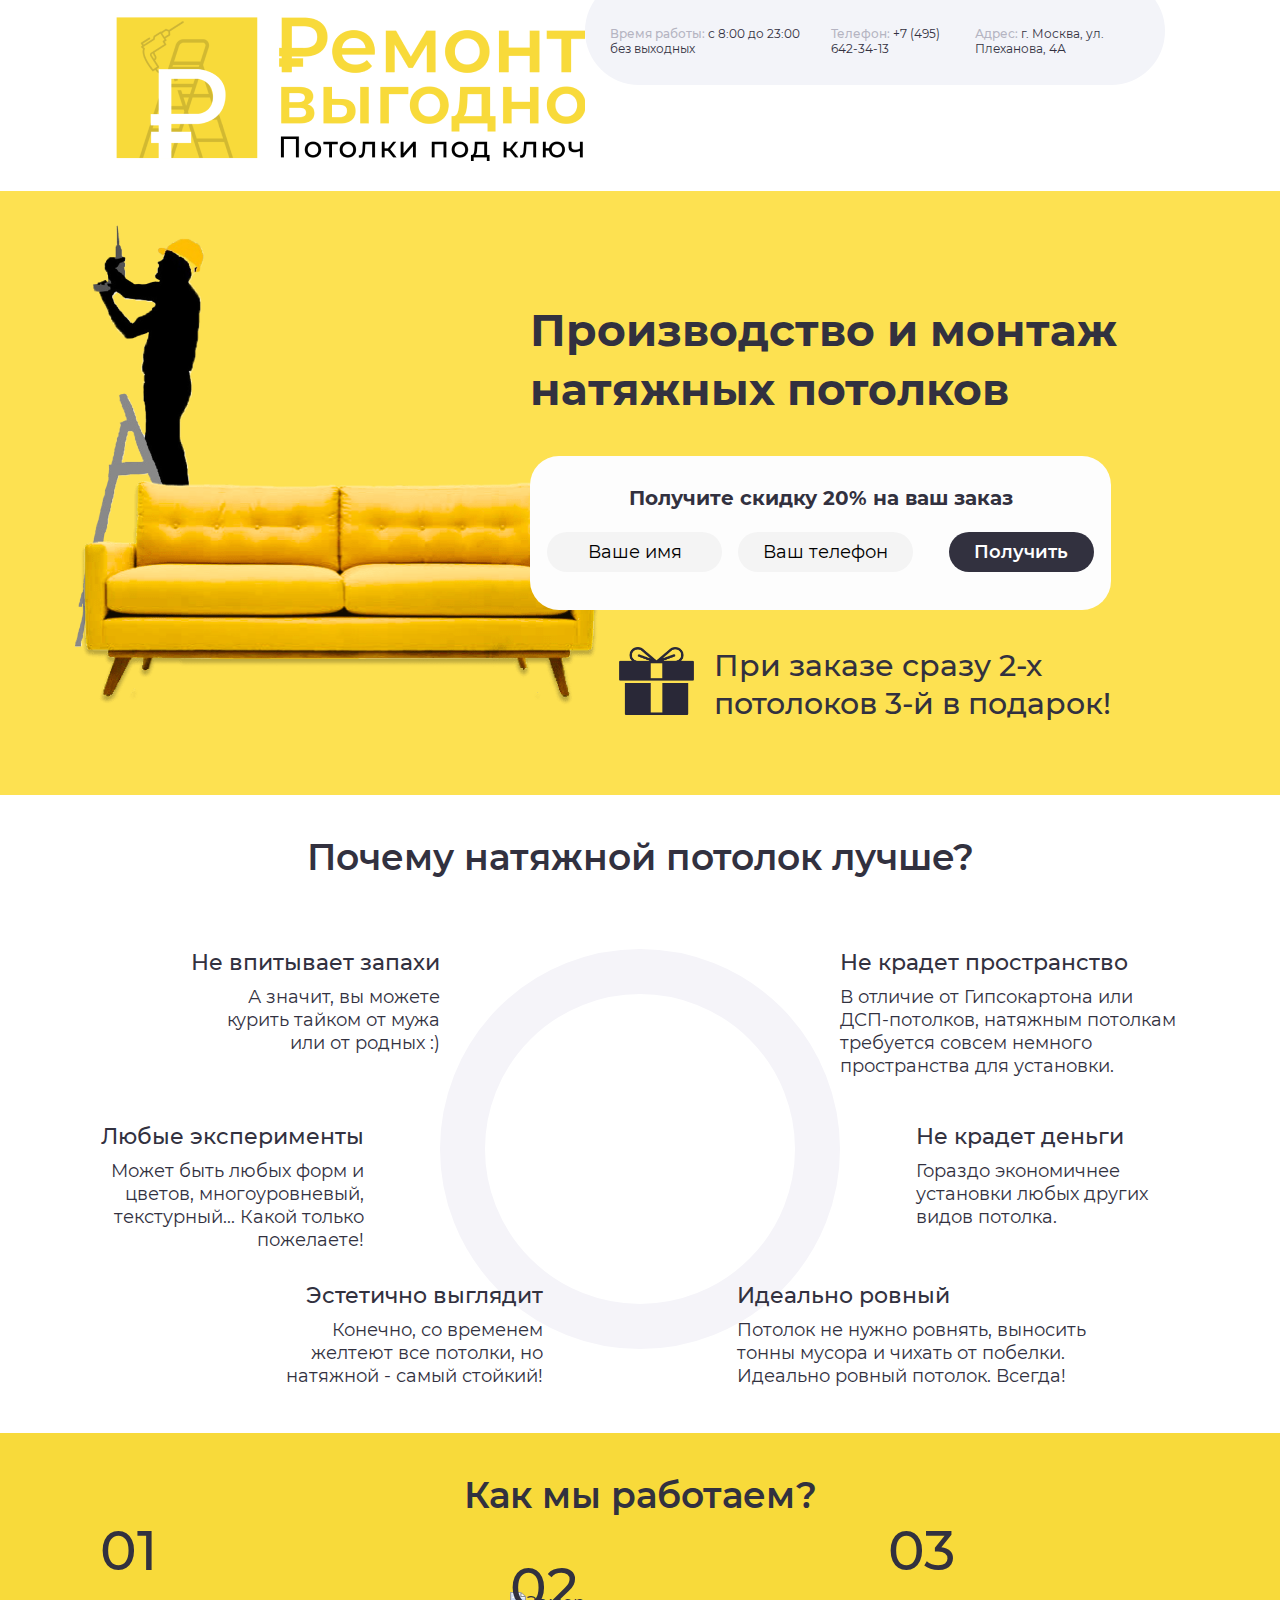
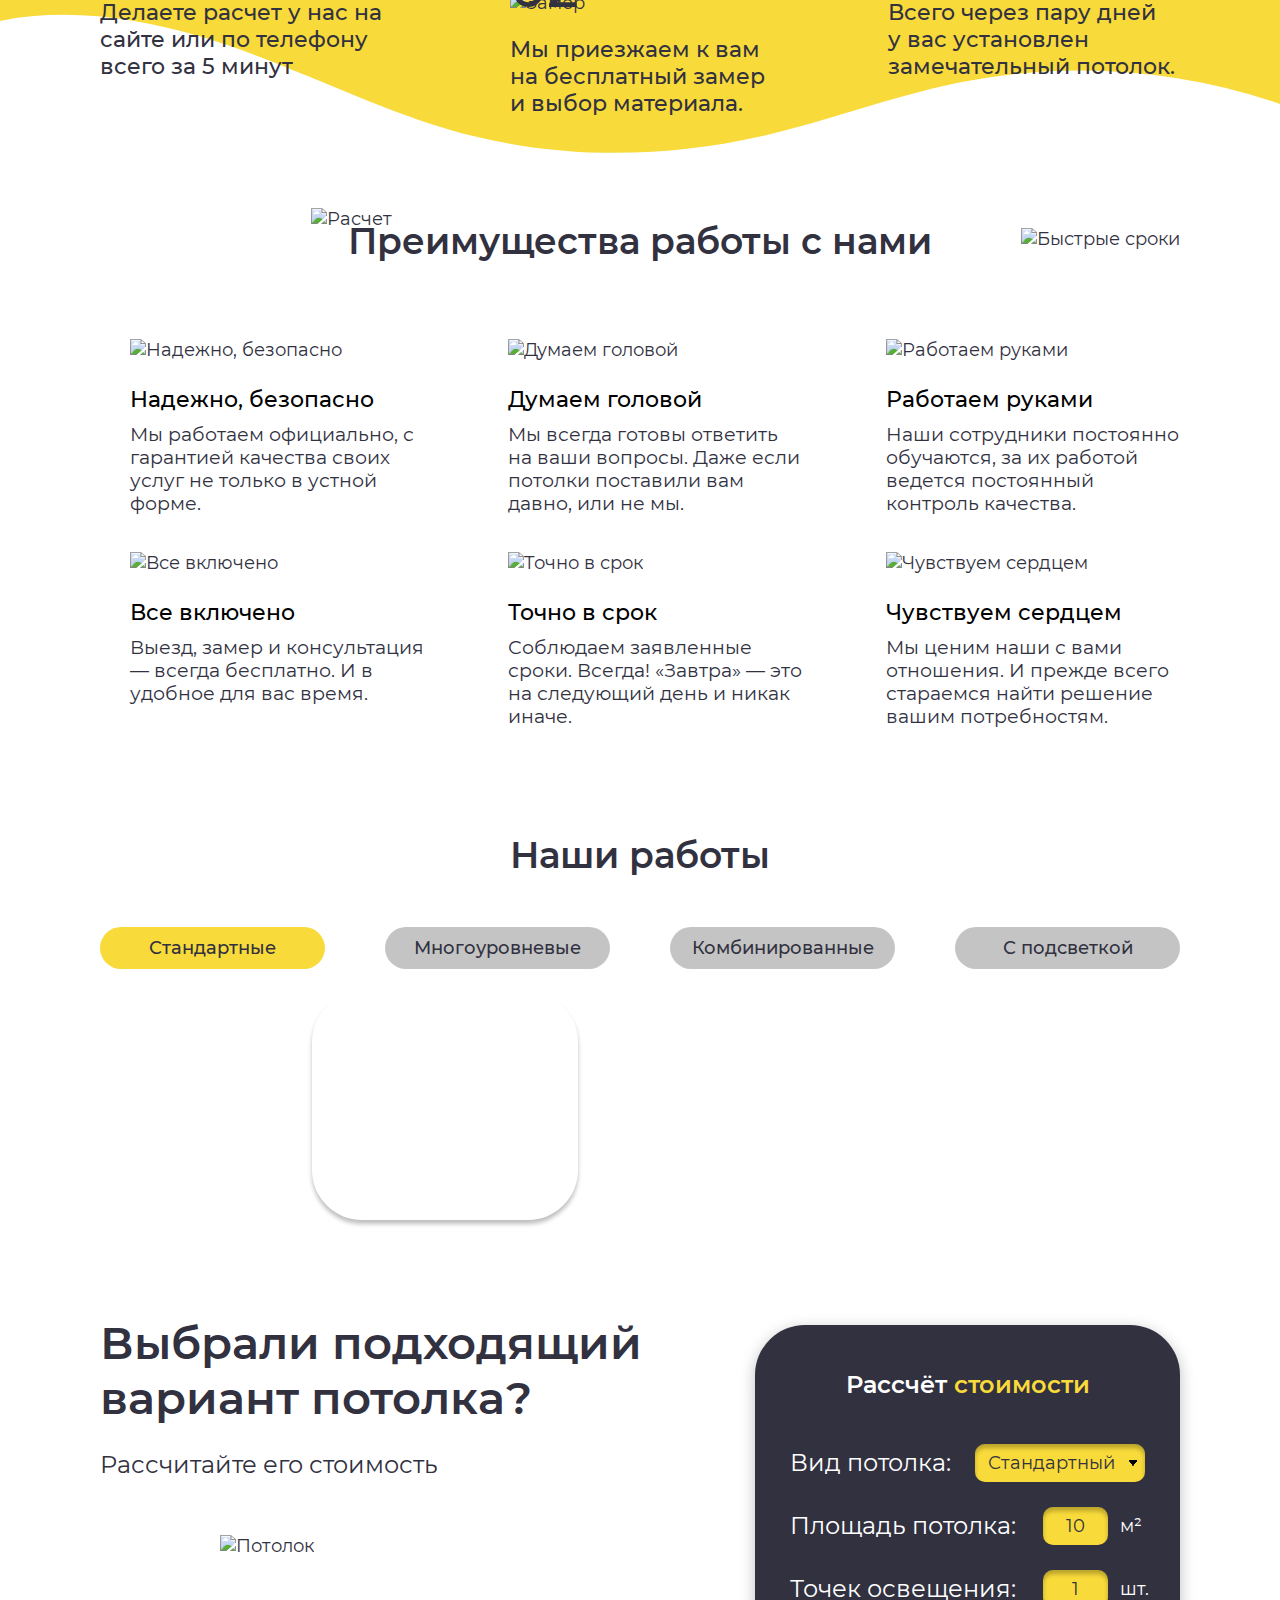
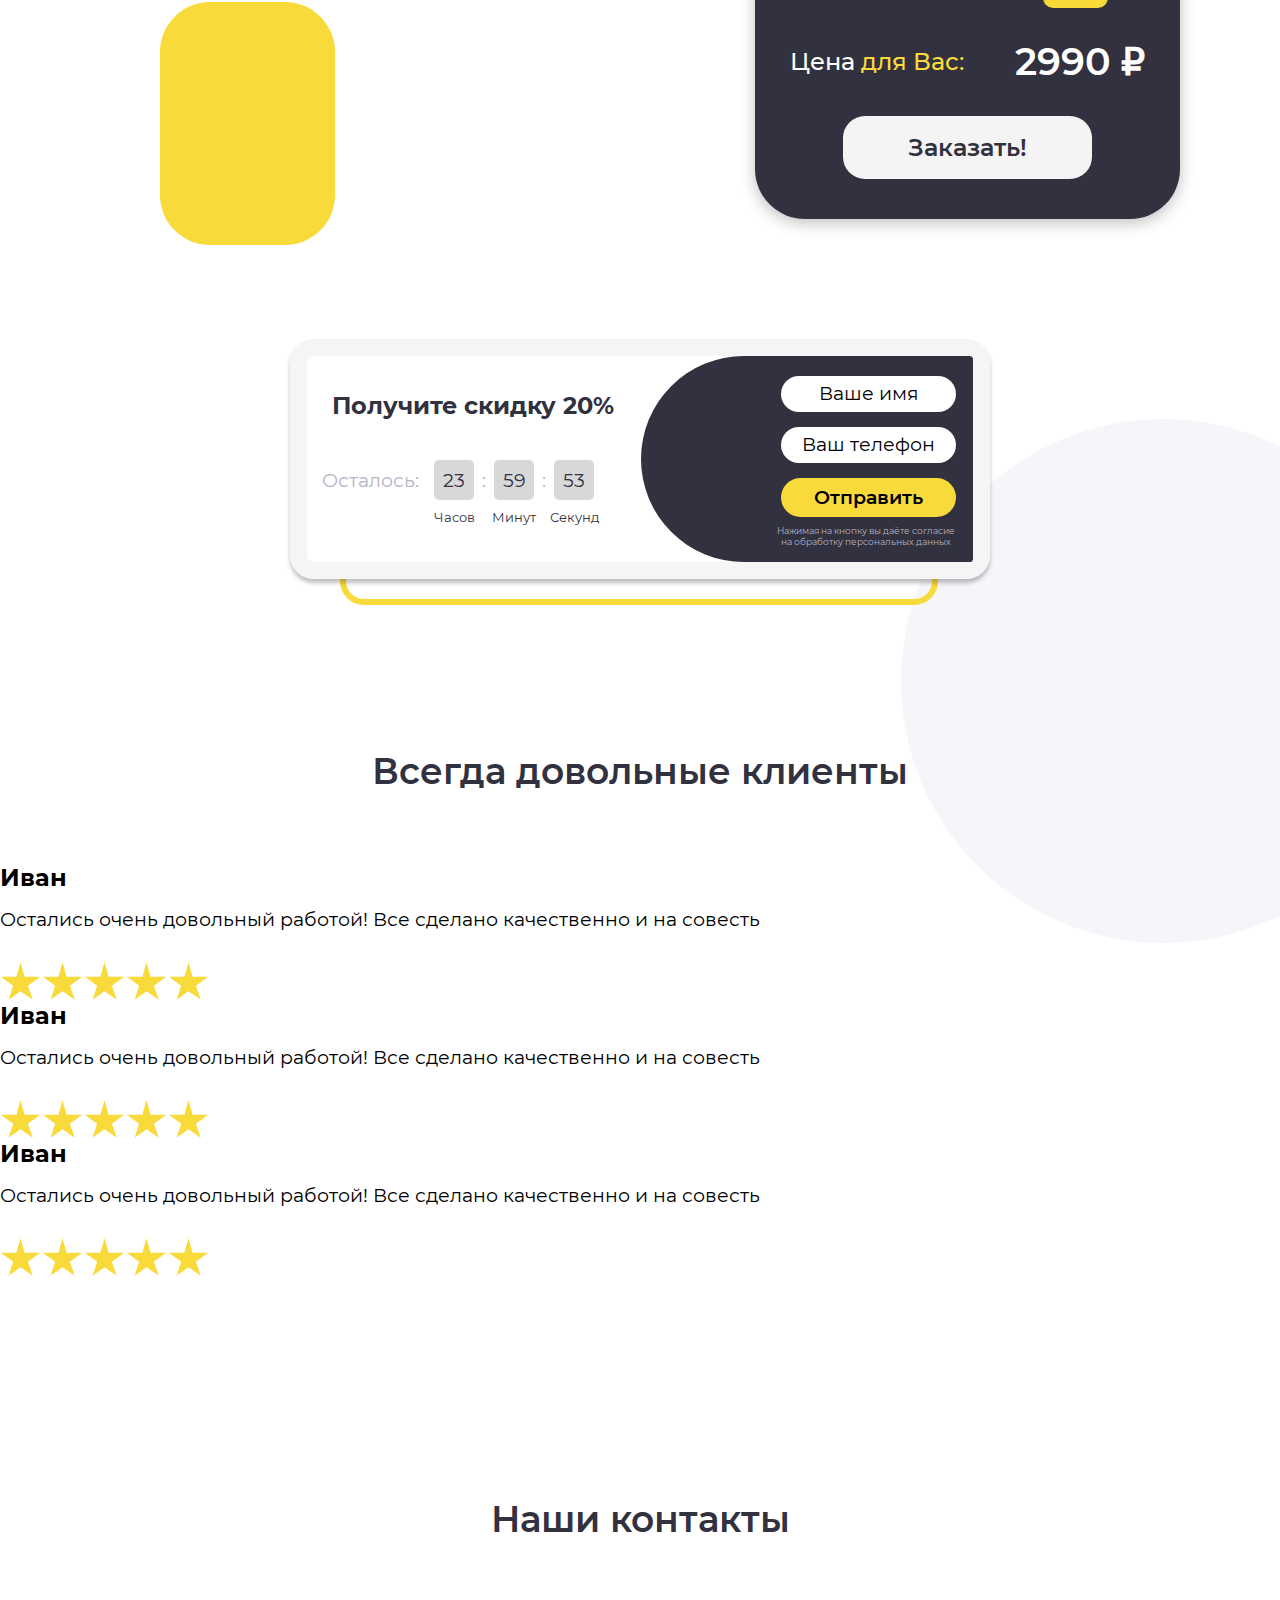
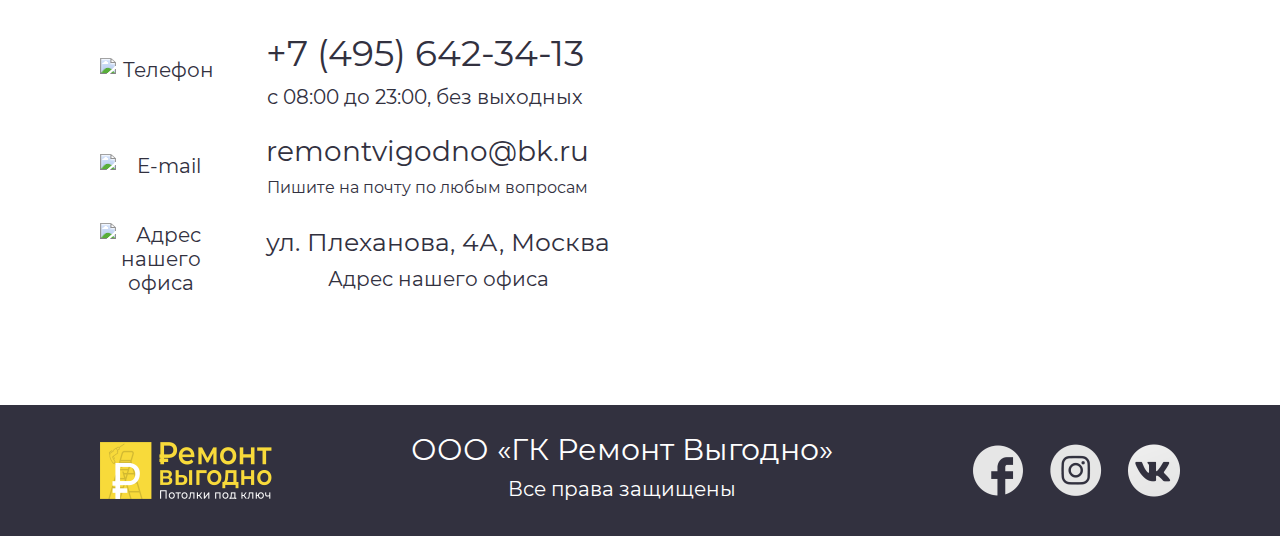
==== commit 5371fb32: "Update index.html" ====
--- a/potolky/index.html
+++ b/potolky/index.html
@@ -2,8 +2,8 @@
 	<head>
 		<meta charset="utf-8">
 		<title>Main</title>
-		<link rel="preload" href="css/style.css" onload="this.rel='stylesheet'">
-		<link rel="preload" href="css/fonts.css" onload="this.rel='stylesheet'">
+		<link rel="stylesheet" type="text/css" href="css/style.css">
+		<link rel="stylesheet" type="text/css" href="css/fonts.css">
 		<meta content="Производство и монтаж натяжных потолков" name="description">
 		<meta content="Группа компаний «Ремонт выгодно»" property="og:title">
 		<meta content="Производство и монтаж натяжных потолков" property="og:description">
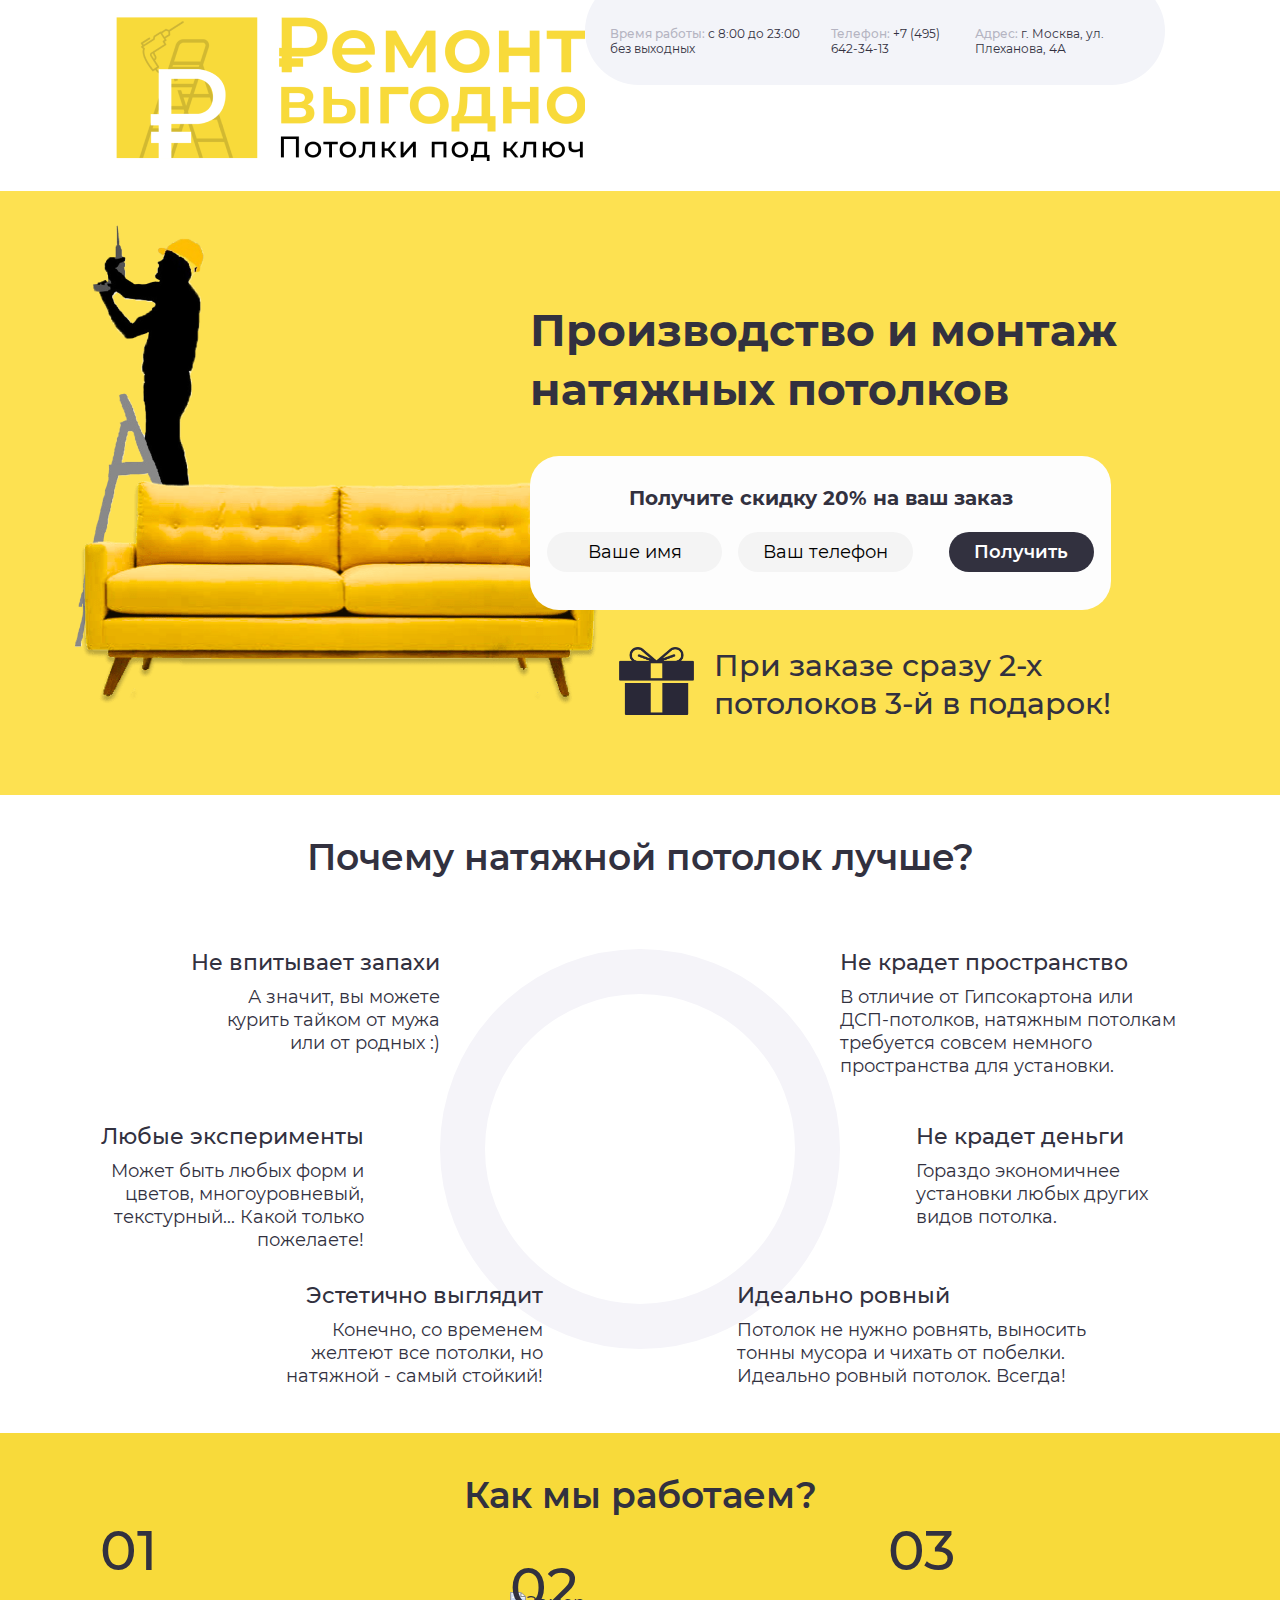
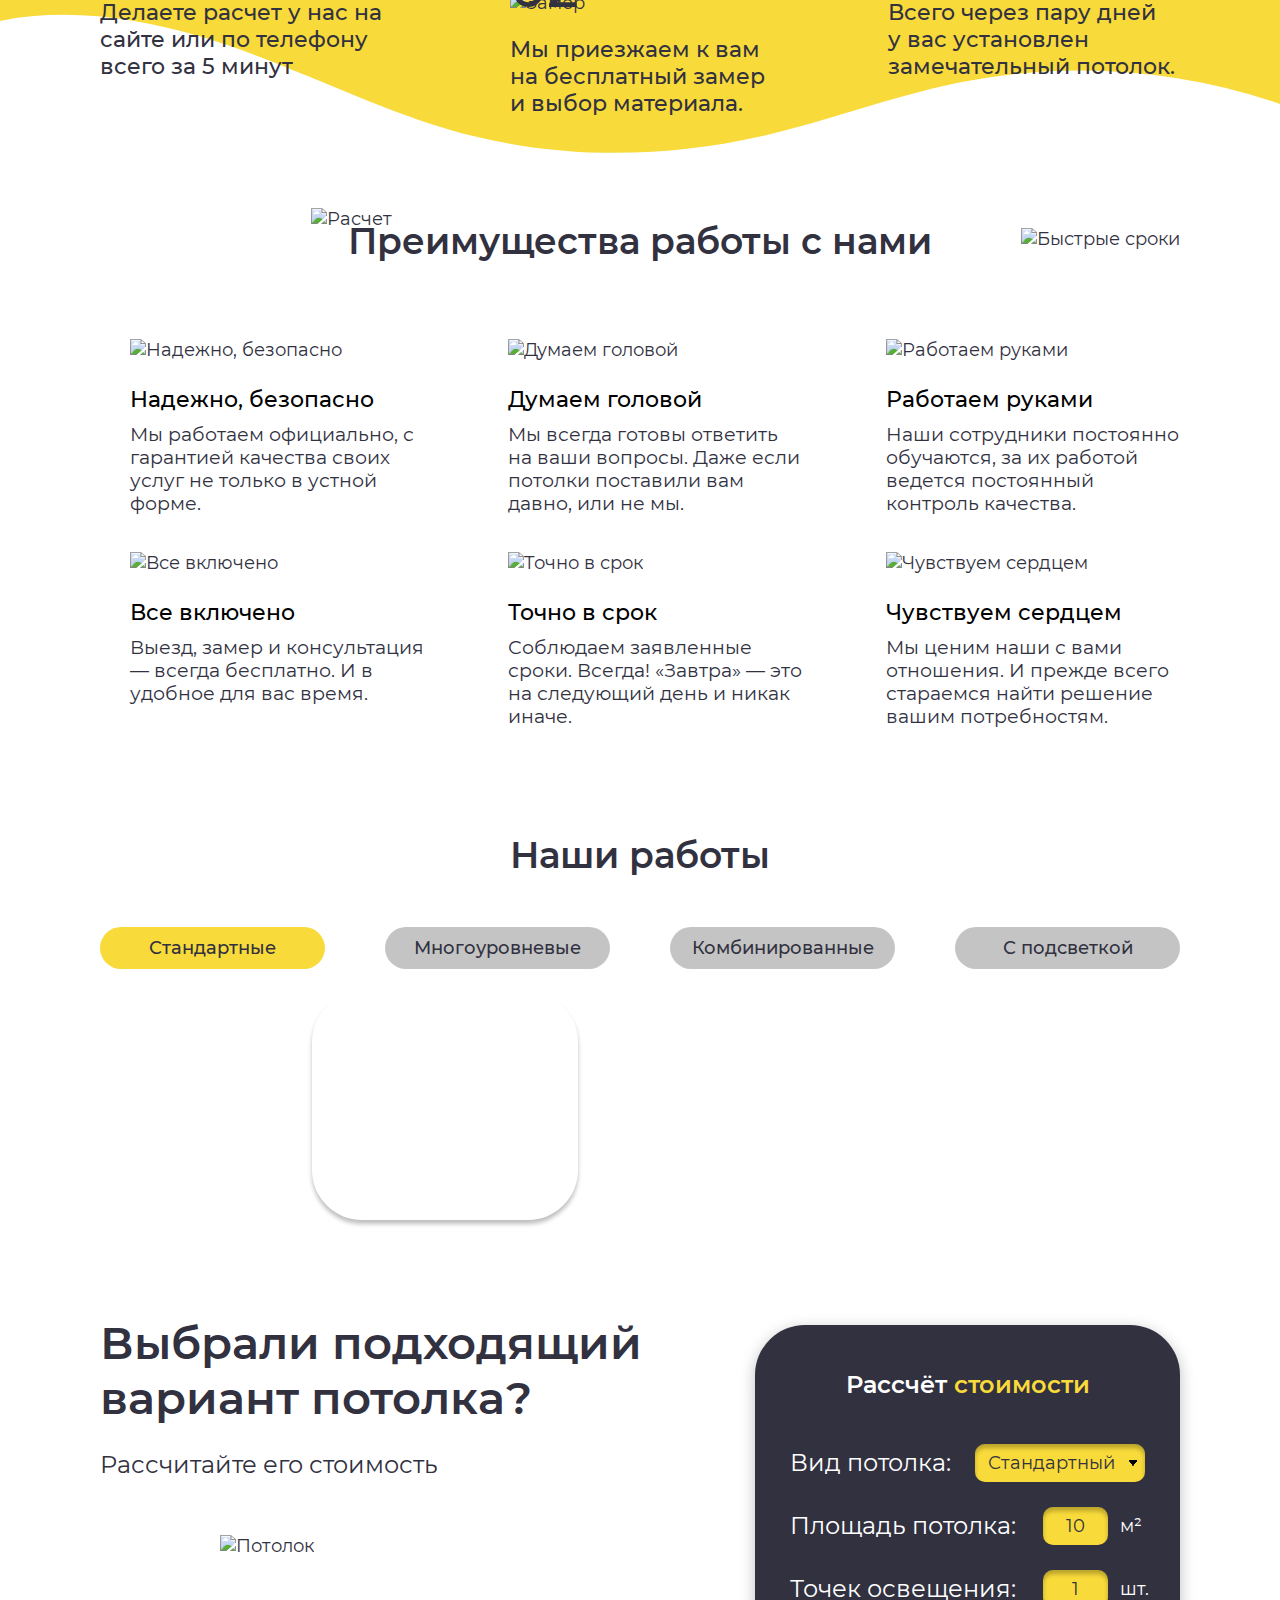
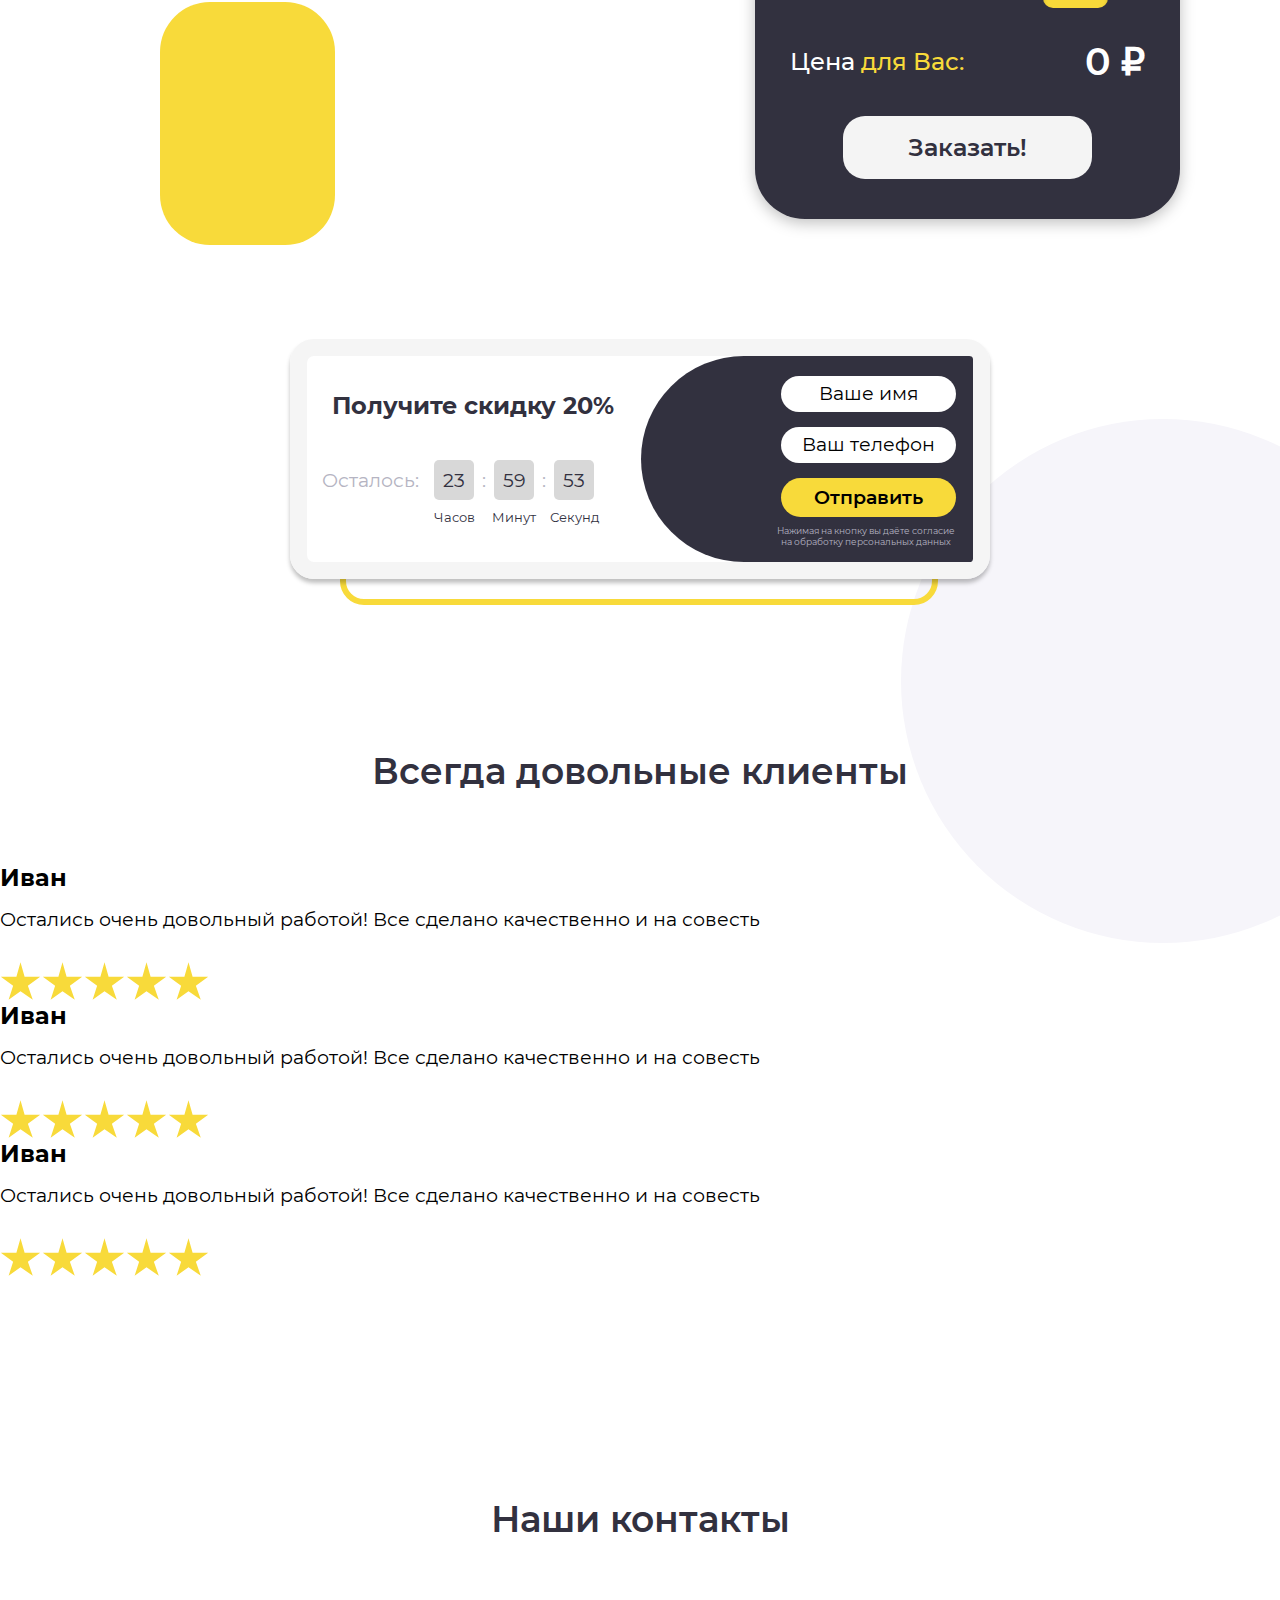
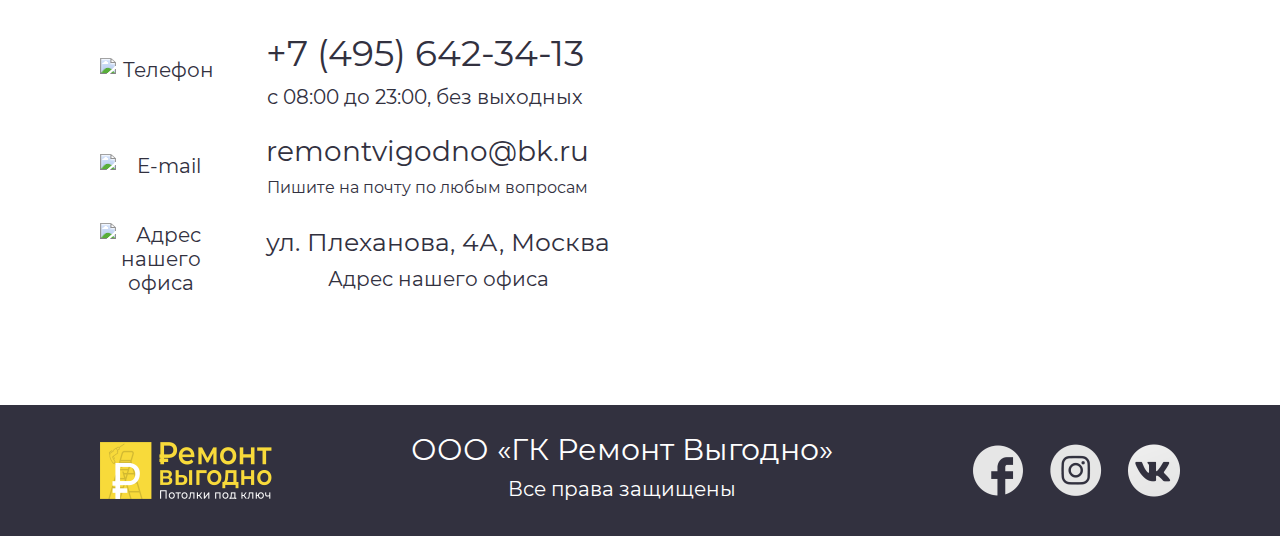
==== commit aa89b13b: "1" ====
--- a/potolky/index.html
+++ b/potolky/index.html
@@ -38,10 +38,10 @@
 				<img src="images/dots.svg" alt="" class="header__dots">
 				<div class="header__box">
 					<h1>Производство и монтаж натяжных потолков</h1>
-					<form class="header__form" id="header__form" name="email-form">
+					<form class="header__form" id="header__form" name="header-form">
 						<p>Получите скидку 20% на ваш заказ</p>
-						<input type="text" maxlength="256" id="name" name="Имя" placeholder="Ваше имя" onFocus="this.placeholder=''" onBlur="this.placeholder='Ваше имя'" autocomplete="off" required="required">
-						<input type="tel" class="phone-mask" id="phone" name="Телефон" placeholder="Ваш телефон" onFocus="this.placeholder=''" onBlur="this.placeholder='Ваш телефон'" autocomplete="off" required="required">
+						<input type="text" maxlength="256" id="name" name="DATA[NAME]" placeholder="Ваше имя" onFocus="this.placeholder=''" onBlur="this.placeholder='Ваше имя'" autocomplete="off" required="required">
+						<input type="tel" class="phone-mask" id="phone" name="DATA[PHONE_MOBILE]" placeholder="Ваш телефон" onFocus="this.placeholder=''" onBlur="this.placeholder='Ваш телефон'" autocomplete="off" required="required">
 						<button type="submit" data-wait="Ожидайте..." class="submit-button">Получить</button>
 						<!--<div class="w-form-done">
 							<div>Спасибо! Ваша форма была отправлена!</div>
@@ -191,13 +191,6 @@
 								<p>Мы ценим наши с вами отношения. И прежде всего стараемся найти решение вашим потребностям.</p>
 							</div>
 						</div>
-						<!--<div class="advantage__box">
-							<div class="advantage__image-box">
-								<img src="images/heart.png" alt="Чувствуем сердцем">
-							</div>							
-							<h3>Чувствуем сердцем</h3>
-							<p>Мы ценим наши с вами отношения. И прежде всего стараемся найти решение вашим потребностям.</p>
-						</div>-->
 					</div>
 				</div>
 			</section>
@@ -321,7 +314,7 @@
 					    </div>					 
 					    <div class="calc__total-box">
 					    	<p>Цена <span class="yellow">для Вас: </span></p>
-					    	<span class="calc__total">2990 ₽</span>
+					    	<span class="calc__total">0 ₽</span>
 					    </div>
 					 	<button>Заказать!</button>
 					</form>
@@ -485,7 +478,8 @@
 				var elem = document.createElement('script');
 				elem.type = 'text/javascript';
 				elem.src = 'https://api-maps.yandex.ru/2.1/?load=package.standard&lang=ru_RU&amp;apikey=ac280926-a827-49d5-865d-cbfa234fb6c5&onload=getYaMap';
-				document.getElementsByTagName('body')[0].appendChild(elem);
+				document.body.appendChild(elem);
+				//document.getElementsByTagName('body')[0].appendChild(elem);
 			}, 1000);
 		</script>
 		<script src="js/custom-map.js" type="text/javascript"></script>
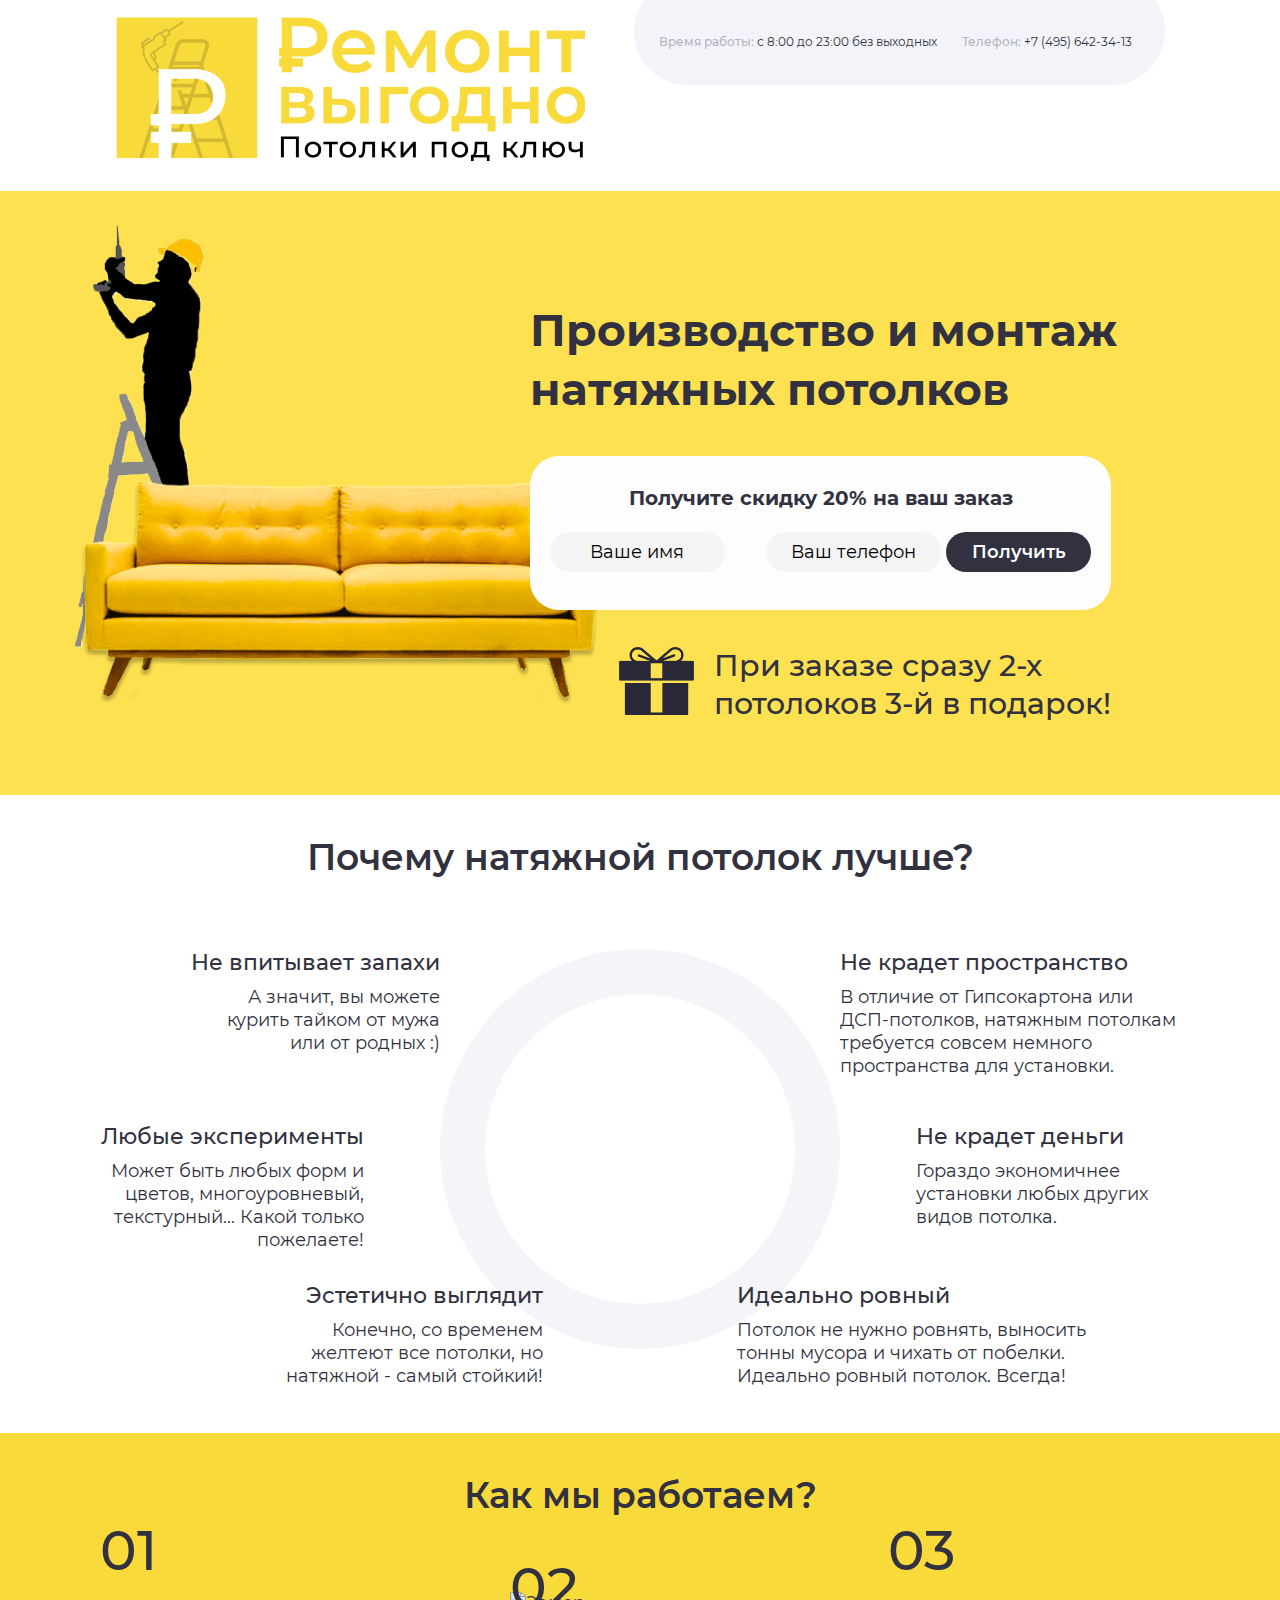
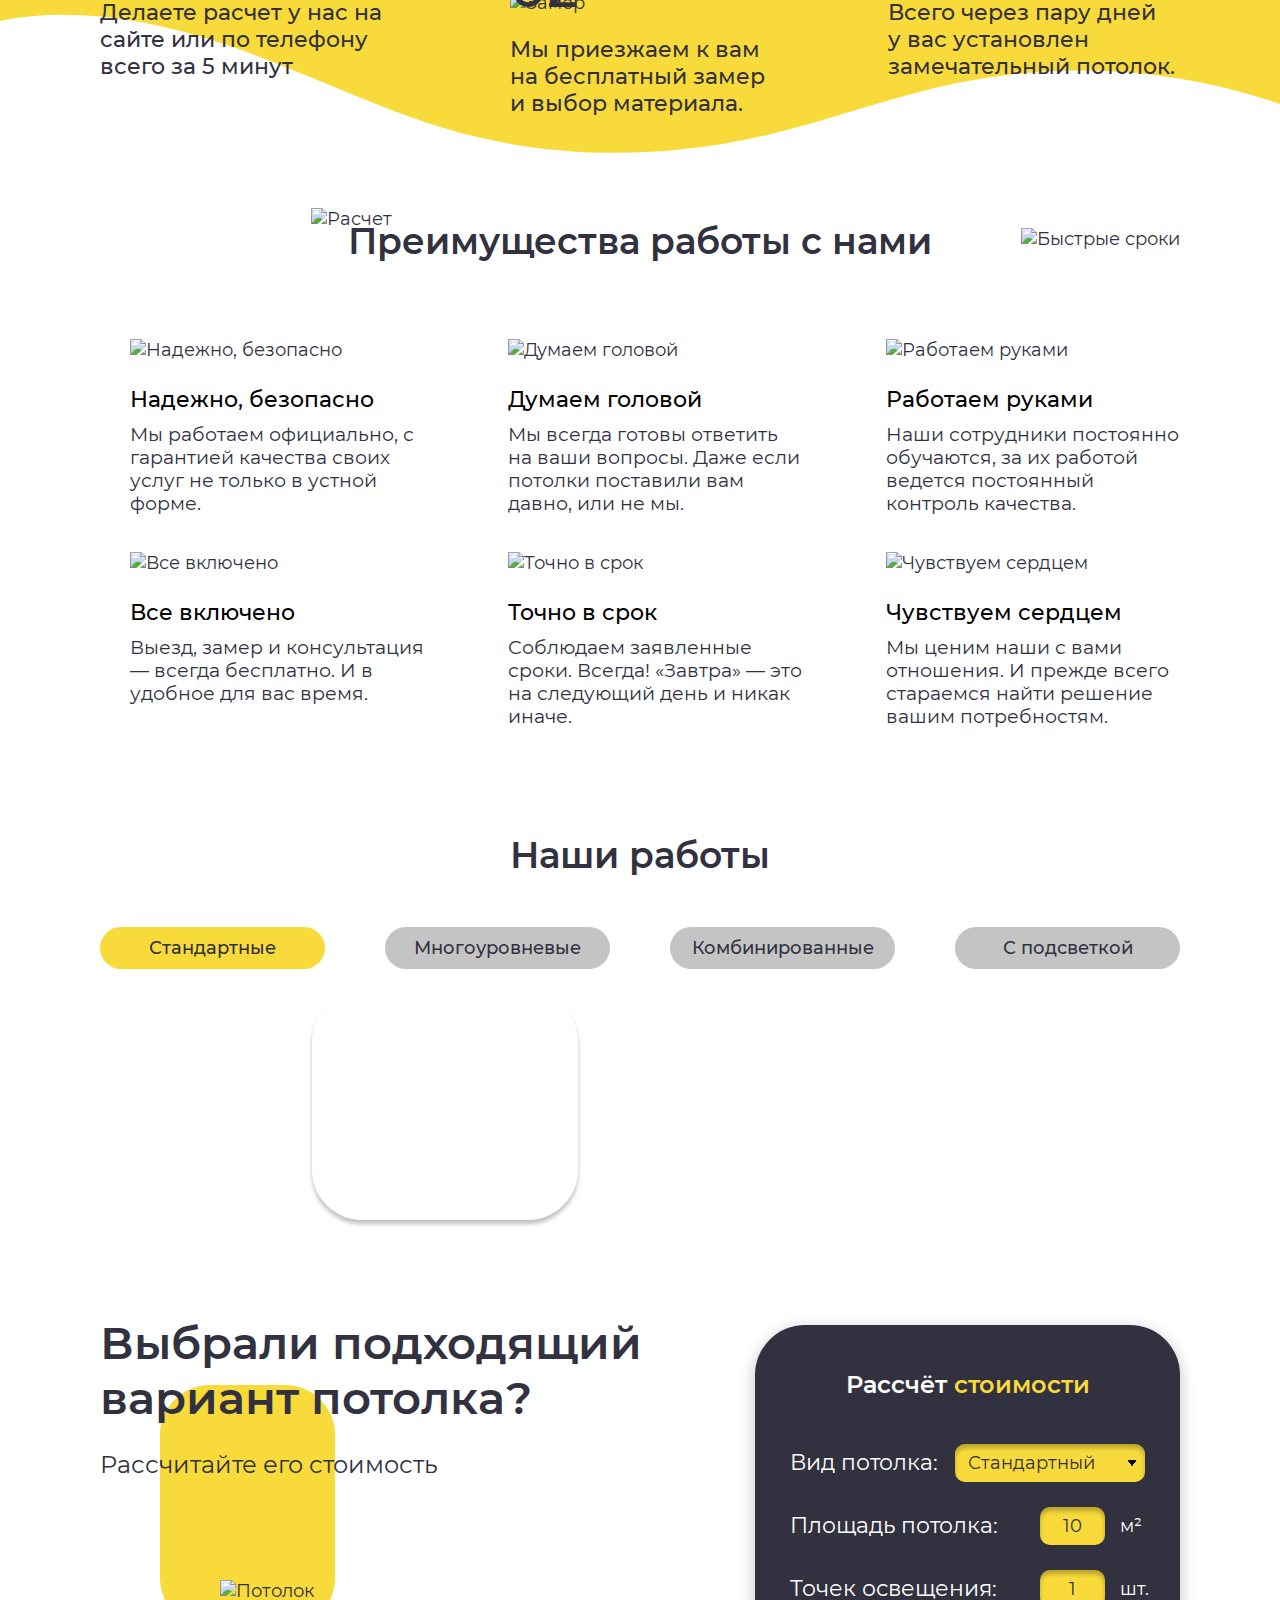
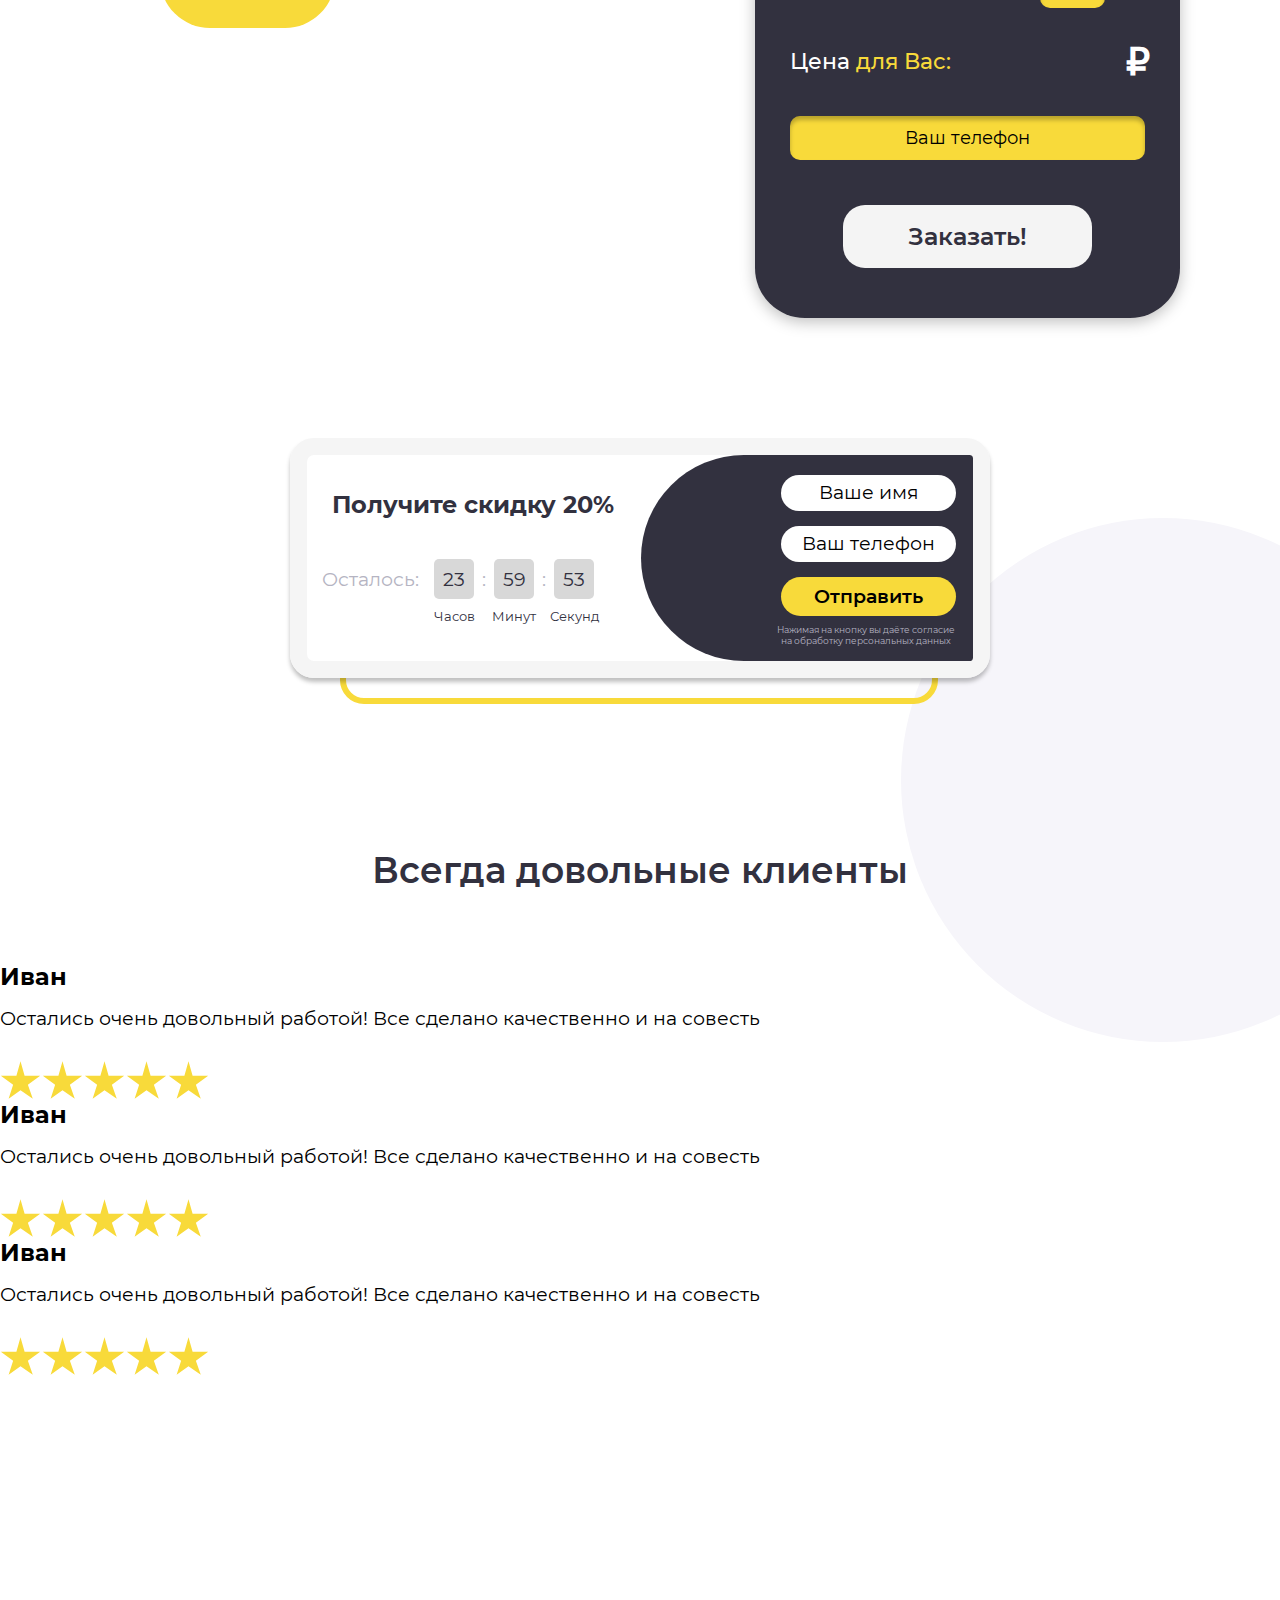
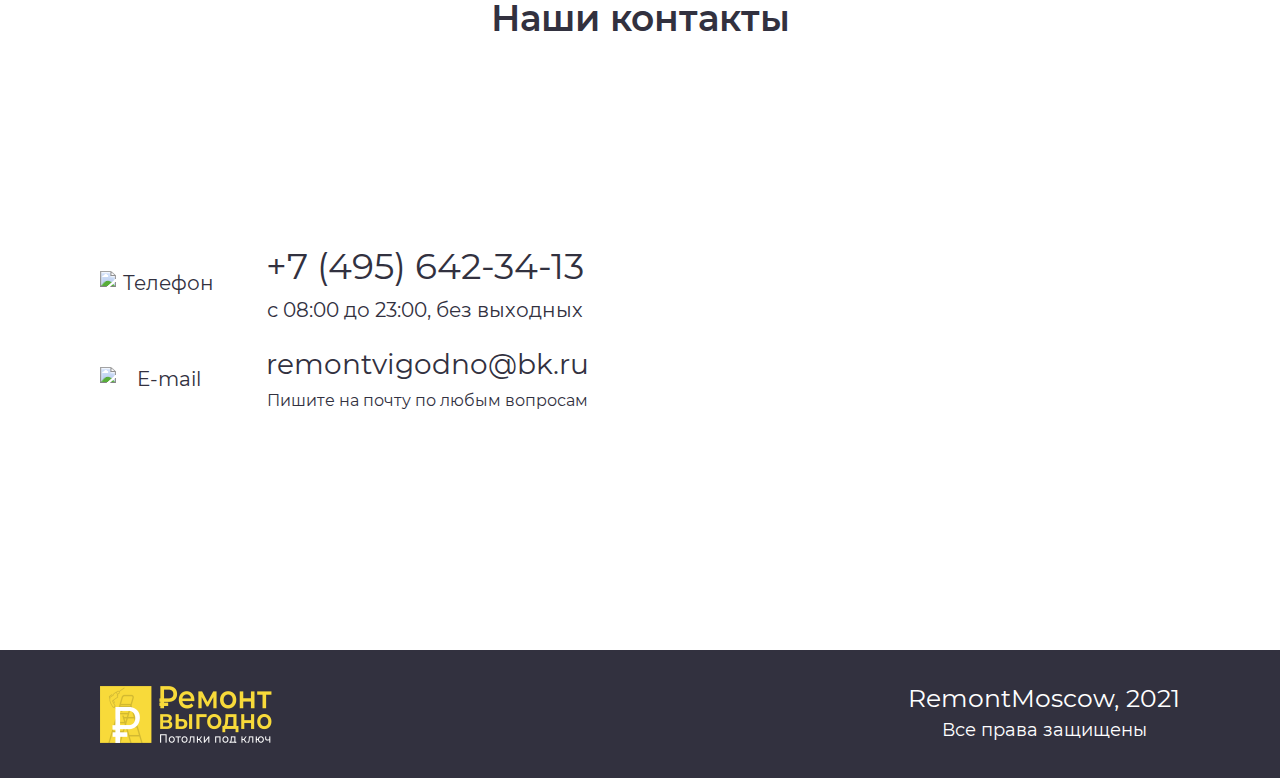
==== commit 1e89b90e: "1" ====
--- a/potolky/index.html
+++ b/potolky/index.html
@@ -24,7 +24,7 @@
 				<div class="nav__menu">					
 					<p><span>Время работы:</span> с 8:00 до 23:00 без выходных</p>
 					<p class="mobile--hide"><span>Телефон:</span> <a href="tel:+7(495)642-34-13">+7 (495) 642-34-13</a></p>
-					<p class="mobile--hide"><span>Адрес:</span> <a href="#contacts">г. Москва, ул. Плеханова, 4А</a></p>
+					<!--<p class="mobile--hide"><span>Адрес:</span> <a href="#contacts">г. Москва, ул. Плеханова, 4А</a></p>-->
 					<div class="nav__link-box">
 						<a href="tel:+7(495)642-34-13"><img src="images/phone-icon.png" alt=""></a>
 						<a href="#contacts"><img src="images/map-icon.png" alt=""></a>
@@ -38,17 +38,15 @@
 				<img src="images/dots.svg" alt="" class="header__dots">
 				<div class="header__box">
 					<h1>Производство и монтаж натяжных потолков</h1>
-					<form class="header__form" id="header__form" name="header-form">
-						<p>Получите скидку 20% на ваш заказ</p>
-						<input type="text" maxlength="256" id="name" name="DATA[NAME]" placeholder="Ваше имя" onFocus="this.placeholder=''" onBlur="this.placeholder='Ваше имя'" autocomplete="off" required="required">
-						<input type="tel" class="phone-mask" id="phone" name="DATA[PHONE_MOBILE]" placeholder="Ваш телефон" onFocus="this.placeholder=''" onBlur="this.placeholder='Ваш телефон'" autocomplete="off" required="required">
-						<button type="submit" data-wait="Ожидайте..." class="submit-button">Получить</button>
-						<!--<div class="w-form-done">
-							<div>Спасибо! Ваша форма была отправлена!</div>
-						</div>
-						<div class="w-form-fail">
-							<div>Ошибка отправки!</div>
-						</div>-->
+					<form id="header_form" class="header__form" name="header-form">
+						<input type="hidden" name="TITLE" value="Заявка с сайта натяжной-потолок-выгодно.рф — форма в шапке">
+						<p class="header__form_title">Получите скидку 20% на ваш заказ</p>
+						<input type="text" maxlength="256" name="NAME" placeholder="Ваше имя" onFocus="this.placeholder=''" onBlur="this.placeholder='Ваше имя'" autocomplete="off" required="required">
+						<input type="tel" class="phone-mask" name="PHONE_MOBILE" placeholder="Ваш телефон" onFocus="this.placeholder=''" onBlur="this.placeholder='Ваш телефон'" autocomplete="off" required="required">
+						<button type="submit" class="submit-button">Получить</button>
+						<div class="success-msg">
+							<p>Форма успешно отправлена!</p>
+						</div>
 					</form>
 					<p class="header__gift">При заказе сразу 2-х потолоков 3-й в подарок!</p>
 					<img src="images/couch.png" alt="" class="header__couch">
@@ -290,33 +288,42 @@
 						<p>Рассчитайте его стоимость</p>
 						<img src="images/potolok.png" alt="Потолок">
 					</div>
-					<form action="" class="calc__form">
-					  <div class="calc__title">Рассчёт <span class="yellow">стоимости</span></div>
+					<form id="calc_form" class="calc__form">
+						<input type="hidden" name="TITLE" value="Заявка с сайта натяжной-потолок-выгодно.рф — форма рассчета стоимости">
+					  	<div class="calc__title">Рассчёт <span class="yellow">стоимости</span></div>
 					    <div class="calc__value">
 					    	<p>Вид потолка:</p>
-					    	<select name="type" placeholder="Выберите">
-				                <option value="standart">Стандартный</option>
-				                <option value="natyagnoy">Натяжной</option>
-				                <option value="podvesnoy">Подвесной</option>
-				                <option value="gipsokarton">Гипсокартонный</option>
-				                <option value="reechniy">Реечный</option>
+					    	<select name="potolok_type" placeholder="Выберите">
+				                <option value="Стандартный">Стандартный</option>
+				                <option value="Натяжной">Натяжной</option>
+				                <option value="Подвесной">Подвесной</option>
+				                <option value="Гипсокартонный">Гипсокартонный</option>
+				                <option value="Реечный">Реечный</option>
 				            </select>
 					    </div>
 					    <div class="calc__value">
 					    	<p>Площадь потолка:</p>
-					    	<input name="area" type="text" value="10">
-					    	<span>м²</span>
+					    	<div>
+						    	<input type="text" name="potolok_area" value="10">
+						    	<span>м²</span>
+					    	</div>
 					    </div>
 					    <div class="calc__value">
 						    <p>Точек освещения:</p>
-						   <input name="corners" type="text" value="1">
-						   <span>шт.</span>
+						   	<div>
+						   		<input type="text" name="kolvo_osveshenie" value="1">
+						   		<span>шт.</span>
+						   	</div>
 					    </div>					 
 					    <div class="calc__total-box">
 					    	<p>Цена <span class="yellow">для Вас: </span></p>
-					    	<span class="calc__total">0 ₽</span>
+					    	<input type="text" class="calc__total" name="OPPORTUNITY" readonly><span class="calc__total_currency">&nbsp;₽</span>
 					    </div>
-					 	<button>Заказать!</button>
+					    <input type="tel" class="calc__phone phone-mask" name="PHONE_MOBILE" placeholder="Ваш телефон" onFocus="this.placeholder=''" onBlur="this.placeholder='Ваш телефон'" autocomplete="off" required="required">
+					 	<button>Заказать!</button>					 	
+					 	<div class="success-msg">
+							<p>Форма успешно отправлена!</p>
+						</div>
 					</form>
 				</div>
 			</section>
@@ -349,12 +356,16 @@
 						</div>
 					</div>
 					<div class="timer__form">
-						<form>
-							<input type="text" class="timer__form-input w-input" maxlength="256" name="Имя" placeholder="Ваше имя" onFocus="this.placeholder=''" onBlur="this.placeholder='Ваше имя'" autocomplete="off" required="required">
-							<input type="tel" class="calc-form phone-mask" name="Телефон" placeholder="Ваш телефон" onFocus="this.placeholder=''" onBlur="this.placeholder='Ваш телефон'" autocomplete="off" required="required">
-							<button>Отправить</button>
+						<form id="timer_form">
+							<input type="hidden" name="TITLE" value="Заявка с сайта натяжной-потолок-выгодно.рф — форма с таймером">
+							<input type="text" maxlength="256" name="NAME" placeholder="Ваше имя" onFocus="this.placeholder=''" onBlur="this.placeholder='Ваше имя'" autocomplete="off" required="required">
+							<input type="tel" class="phone-mask" name="PHONE_MOBILE" placeholder="Ваш телефон" onFocus="this.placeholder=''" onBlur="this.placeholder='Ваш телефон'" autocomplete="off" required="required">
+							<button type="submit" class="submit-button">Отправить</button>						
 							<p>Нажимая на кнопку вы даёте согласие на обработку персональных данных</p>
 						</form>
+						<div class="success-msg">
+							<p>Форма успешно отправлена!</p>
+						</div>
 					</div>
 				</div>
 
@@ -432,13 +443,13 @@
 									<p class="contacts__email-caption">Пишите на почту по любым вопросам</p>
 								</div>
 							</div>
-							<div class="contacts__box">
+							<!--<div class="contacts__box">
 								<img src="images/contacts-map.png" alt="Адрес нашего офиса">
 								<div>
 									<p class="contacts__address">ул. Плеханова, 4А, Москва</p>
 									<p>Адрес нашего офиса</p>
 								</div>
-							</div>
+							</div>-->
 						</div>
 						<div class="contacts__map" id="map"></div>
 					</div>
@@ -450,10 +461,10 @@
 			<div class="container">
 				<img src="images/logo-footer.png" class="footer__logo">
 				<div>
-					<div class="footer__text">ООО «ГК Ремонт Выгодно»</div>
+					<div class="footer__text">RemontMoscow, 2021</div>
 					<div class="footer__copyright">Все права защищены</div>
 				</div>
-				<div class="footer__socials">
+				<!--<div class="footer__socials">
 					<a href="https://www.facebook.com/GKREMONTVYGODNO/" target="_blank">
 						<img src="images/facebook-icon.png" alt="facebook-icon">
 					</a>
@@ -463,7 +474,7 @@
 					<a href="https://vk.com/gkremontv" target="_blank">
 						<img src="images/vk-icon.png" alt="vk-icon">	
 					</a>					
-				</div>
+				</div>-->
 			</div>
 		</footer>
 
@@ -472,16 +483,7 @@
 		<script src="js/jquery.maskedinput.min.js" type="text/javascript"></script> 
 		<script src="js/countdown.js" type="text/javascript"></script> 
 		<script src="js/calc.js" type="text/javascript"></script> 
-		<script src="js/script.js" type="text/javascript"></script>
-		<script>
-			setTimeout(function(){
-				var elem = document.createElement('script');
-				elem.type = 'text/javascript';
-				elem.src = 'https://api-maps.yandex.ru/2.1/?load=package.standard&lang=ru_RU&amp;apikey=ac280926-a827-49d5-865d-cbfa234fb6c5&onload=getYaMap';
-				document.body.appendChild(elem);
-				//document.getElementsByTagName('body')[0].appendChild(elem);
-			}, 1000);
-		</script>
+		<script src="js/script.js" type="text/javascript"></script>		
 		<script src="js/custom-map.js" type="text/javascript"></script>
 		
 		<!--<script src="./mail.js" type="text/javascript"></script>-->
--- a/potolky/css/style.css
+++ b/potolky/css/style.css
@@ -159,7 +159,7 @@
   z-index: 3;
 }
 
-.header__form p {
+.header__form_title {
   width: 100%;
   margin-bottom: 22px;
   font-size: 20px;
@@ -223,18 +223,33 @@
   max-width: 100%;
 }
 
-.w-form-done {
+.success-msg {
   display: none;
+  position: absolute;
+  top: 50%;
+  transform: translateY(-50%);
+  left: 0;
+  width: 100%;
+  height: 100px;
   padding: 20px;
   text-align: center;
-  background-color: #ddd;
-}
-.w-form-fail {
-  display: none;
-  margin-top: 10px;
-  padding: 10px;
-  background-color: #ffdede;
-}
+  color: #000;
+}
+
+.success-msg {
+  background-color: #e5e5e5;;
+}
+
+.success-msg p {
+  position: relative;
+  top: 50%;
+  transform: translateY(-50%);
+}
+
+/*.error-msg {
+  color: #fff;
+  background-color: #e15252;
+}*/
 
 
 /*-- Reason Section --*/
@@ -662,6 +677,7 @@
 .calc .container {
   display: flex;
   justify-content: space-between;
+  align-items: flex-start;
 }
 
 .calc__box {
@@ -695,7 +711,7 @@
 .calc__box p { 
   font-size: 24px;
   line-height: 29px;
-  margin-bottom: 55px;
+  margin-bottom: 100px;
 }
 
 .calc__box img {
@@ -707,7 +723,7 @@
   position: relative;
   width: 425px;
   margin-top: 10px;
-  padding: 45px 35px 40px;
+  padding: 45px 35px 50px;
   background: #32313F;
   box-shadow: 0px 4px 15px rgba(0, 0, 0, 0.25);
   border-radius: 50px;
@@ -746,7 +762,7 @@
   margin-bottom: 25px; 
 }
 
-.calc__value select, .calc__value input {    
+.calc__value select, .calc__value input, .calc__phone {    
   box-shadow: inset 0px 4px 4px rgba(0, 0, 0, 0.25);
   border-radius: 10px;
   color: #32313F;
@@ -754,7 +770,7 @@
 }
 
 .calc__value select {
-  width: 170px;
+  width: 190px;
   padding: 8px 13px;
   background: url('../images/select-arrow.png') 95% 50% no-repeat #F8DA3A;
 }
@@ -768,13 +784,14 @@
 
 .calc__value p, .calc__total-box p {
   flex-shrink: 0;
-  margin-right: 15px;
-  font-size: 24px;
+  font-size: 22px;
   line-height: 29px;
 }
 
 .calc__value span {
+  display: inline-block;
   width: 25px;
+  margin-left: 10px;
 }
 
 .calc__total-box {
@@ -802,12 +819,27 @@
 }
 
 .calc__total {
-  flex-shrink: 0;
-  font-weight: 600;
+  width: 165px;  
   font-size: 38px;
   line-height: 48px;
-}
-
+  font-weight: 600;
+  text-align: right;
+  background: none;    
+}
+
+.calc__total_currency {
+  font-size: 38px;
+  line-height: 48px;
+  font-weight: 600;
+}
+
+.calc__phone {
+  width: 100%;  
+  margin-bottom: 45px;
+  padding: 11px 0;
+  background: #F8DA3A;
+  text-align: center;
+}
 
 
 /*-- Timer Section --*/
@@ -954,6 +986,9 @@
 .timer__form {
   width: 51%;
   position: relative;
+  padding: 20px 20px 15px 140px;
+  background: #32313F;
+  border-radius: 143px 5px 5px 143px;
 }
 
 .timer__form:before {
@@ -968,6 +1003,10 @@
   background-size: cover;
 }
 
+.timer__form .success-msg {
+  border-radius: 143px 5px 5px 143px;
+}
+
 .timer__container h4 {
   margin: 0 0 40px 10px;
   font-weight: bold;
@@ -975,13 +1014,7 @@
   line-height: 29px;
 }
 
-.timer__form {
-  padding: 20px 20px 15px 140px;
-  background: #32313F;
-  border-radius: 143px 5px 5px 143px;
-}
-
-.timer__form p {
+.timer form p {
   width: 108%;
   margin-left: -10px;
   font-size: 9px;
@@ -1155,7 +1188,7 @@
 
 /*-- Contacts Section --*/
 .contacts {
-  padding-bottom: 110px;
+  padding-bottom: 100px;
   position: relative;
 }
 
@@ -1169,7 +1202,7 @@
 
 .contacts__wrapper {
   display: flex;
-  align-items: stretch;
+  align-items: center;
   justify-content: space-between;
   margin-top: 90px;
 }
@@ -1182,12 +1215,9 @@
   display: flex;
   align-items: center;
   text-align: center;
+  margin-bottom: 25px;
   font-size: 20px;
   line-height: 24px;
-}
-
-.contacts__box:nth-child(1), .contacts__box:nth-child(2) {
-  margin-bottom: 25px;
 }
 
 .contacts__box img {
@@ -1222,6 +1252,7 @@
 
 .contacts__map {
   width: 50%;
+  height: 420px;
 }
 
 .ymaps-2-1-77-balloon-content__header {
@@ -1258,14 +1289,12 @@
 }
 
 .footer__text {
-  margin: -9px 0 9px;
-  font-size: 30px;
-  line-height: 37px;
+  margin-bottom: 10px;
+  font-size: 25px;
 }
 
 .footer__copyright {
-  font-size: 20px;
-  line-height: 24px;
+  font-size: 18px;
 }
 
 .footer__socials a:nth-child(1), .footer__socials a:nth-child(2) {
@@ -1591,14 +1620,8 @@
     left: 50%;
     transform: translateX(-50%);
   }
-  .footer__text {
-    margin-top: 0;
-    font-size: 25px;
-    line-height: 30px;
-  }
   .footer__copyright {
-    font-size: 15px;
-    line-height: 18px;
+    font-size: 16px;
   }
   .footer__socials a:nth-child(1), .footer__socials a:nth-child(2) {
     margin-right: 5px;
@@ -1845,7 +1868,7 @@
     line-height: 22px;
   } 
   .timer {
-    padding-bottom: 120px;
+    padding-bottom: 100px;
   }
   .timer:before {
     width: 565px;
@@ -1887,16 +1910,19 @@
     padding: 100px 0 20px;
     border-radius: 103px 103px 5px 5px;
   }
-  .timer__form p {
-    margin: 0;
-  }
-  .timer form {
-    margin: 0 auto;
-  }
   .timer__form:before {
     top: 15px;
     transform: translateX(-50%);
     left: 50%;
+  }
+  .timer form p {
+    margin: 0;
+  }
+  .timer form {
+    margin: 0 auto;
+  }
+  .timer__form .success-msg {
+    border-radius: 0;
   }
   .reviews:before {
     content: '';
@@ -1992,7 +2018,7 @@
     display: none;
   }
   .contacts {
-    padding: 35px 0 65px;
+    padding: 35px 0;
   }
   .contacts:before {
     content: none;
@@ -2009,11 +2035,8 @@
   .contacts__box {
     width: 50%;
     flex-direction: column;
-  }
-  .contacts__box:nth-child(1), .contacts__box:nth-child(2) {
-    margin-bottom: 30px;
-  }
-  .contacts__box:last-child {
+  }  
+  .contacts__box:nth-child(3) {
     width: 100%;
   }
   .contacts__box img {
@@ -2036,11 +2059,11 @@
     align-items: center;
     padding: 0;
   }
+  .footer__logo {
+    margin-bottom: 40px;
+  }
   .footer__text {
-    margin: 45px 0 16px;
-  }
-  .footer__copyright {
-    margin-bottom: 45px;
+    margin-bottom: 30px;
   }
   .footer__socials img:nth-child(1), .footer__socials img:nth-child(2) {
     margin-right: 21px;
@@ -2159,10 +2182,10 @@
     font-size: 16px;
   }
   .calc__value select {
-    width: 150px;
+    width: 170px;
   }
   .timer {
-    padding-bottom: 12vw;
+    padding-bottom: 15vw;
   }
   .timer__wrapper {
     max-width: 85%;
@@ -2216,7 +2239,7 @@
     padding: 0 55px 0 70px;
   }
   .contacts {
-    padding: 12vw 0 15vw;
+    padding: 6vw 0;
   }
   .contacts__wrapper {
     flex-direction: column;
@@ -2232,9 +2255,6 @@
   .contacts__box {
     flex-direction: row;
     width: 100%;
-  }
-  .contacts__box:nth-child(1), .contacts__box:nth-child(2) {
-    margin-bottom: 30px;
   }
   .contacts__box img {
     margin: 0 25px 0 0;
@@ -2348,9 +2368,6 @@
   }
   .calc__value input {
     width: 15vw;
-  }
-  .calc__value select {
-    width: 38vw;
   }
   .calc__total {
     font-size: 9.5vw;
@@ -2395,7 +2412,7 @@
     font-size: 6vw;
   }
   .footer__copyright {
-    font-size: 4.5vw;
+    font-size: 4vw;
   }
   .footer__socials img {
     width: 12vw;
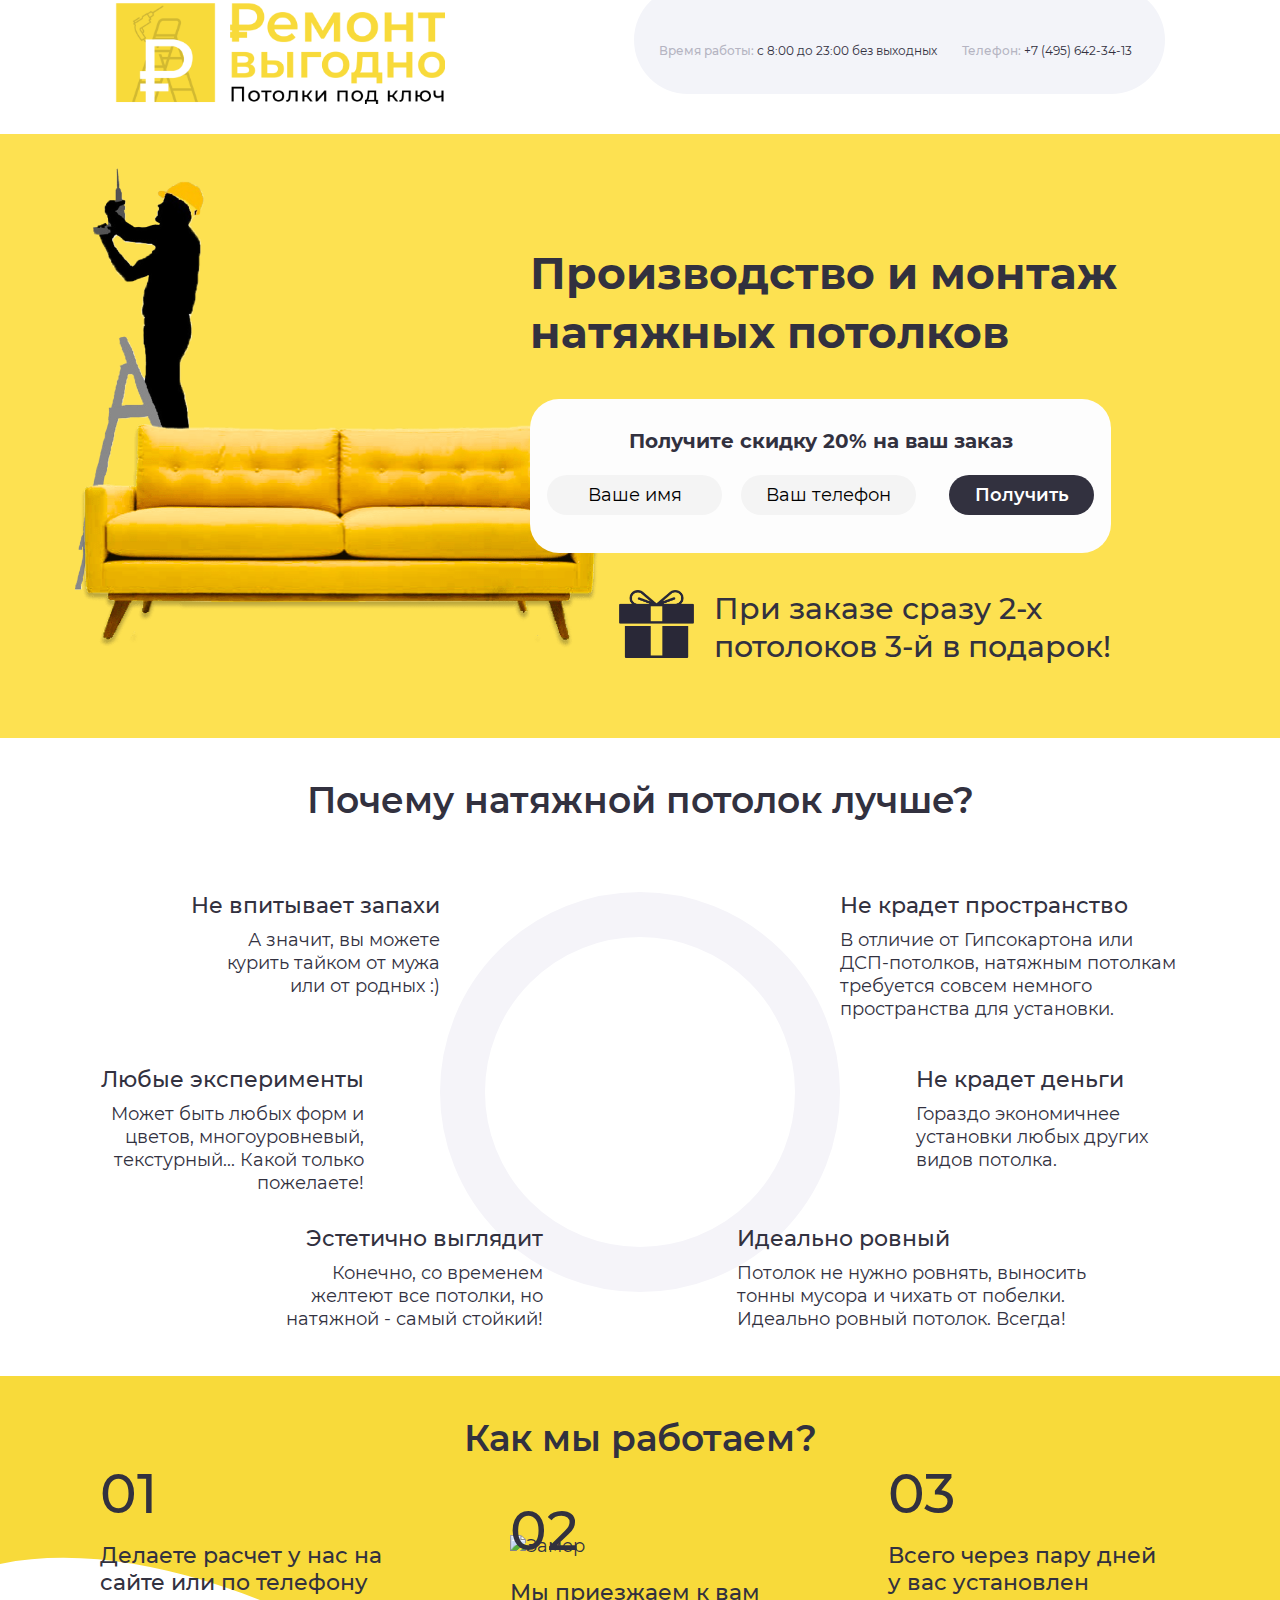
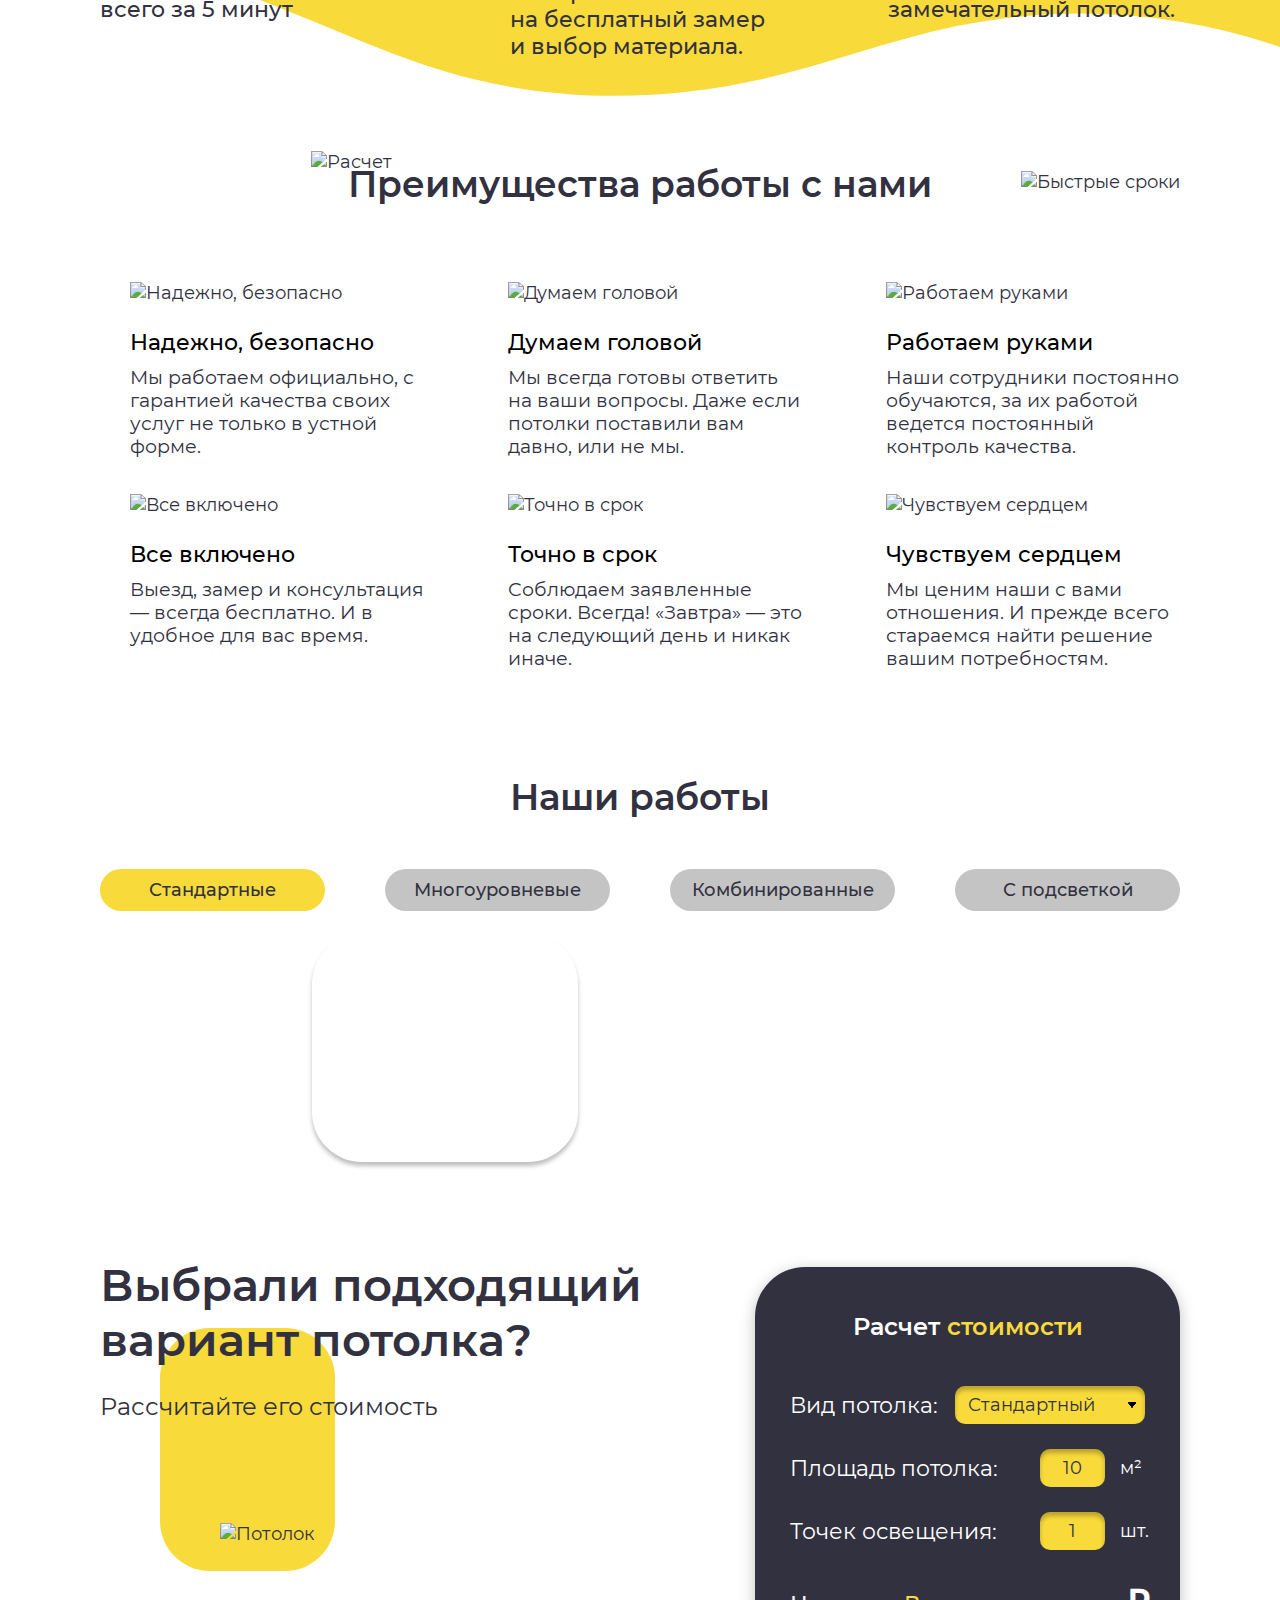
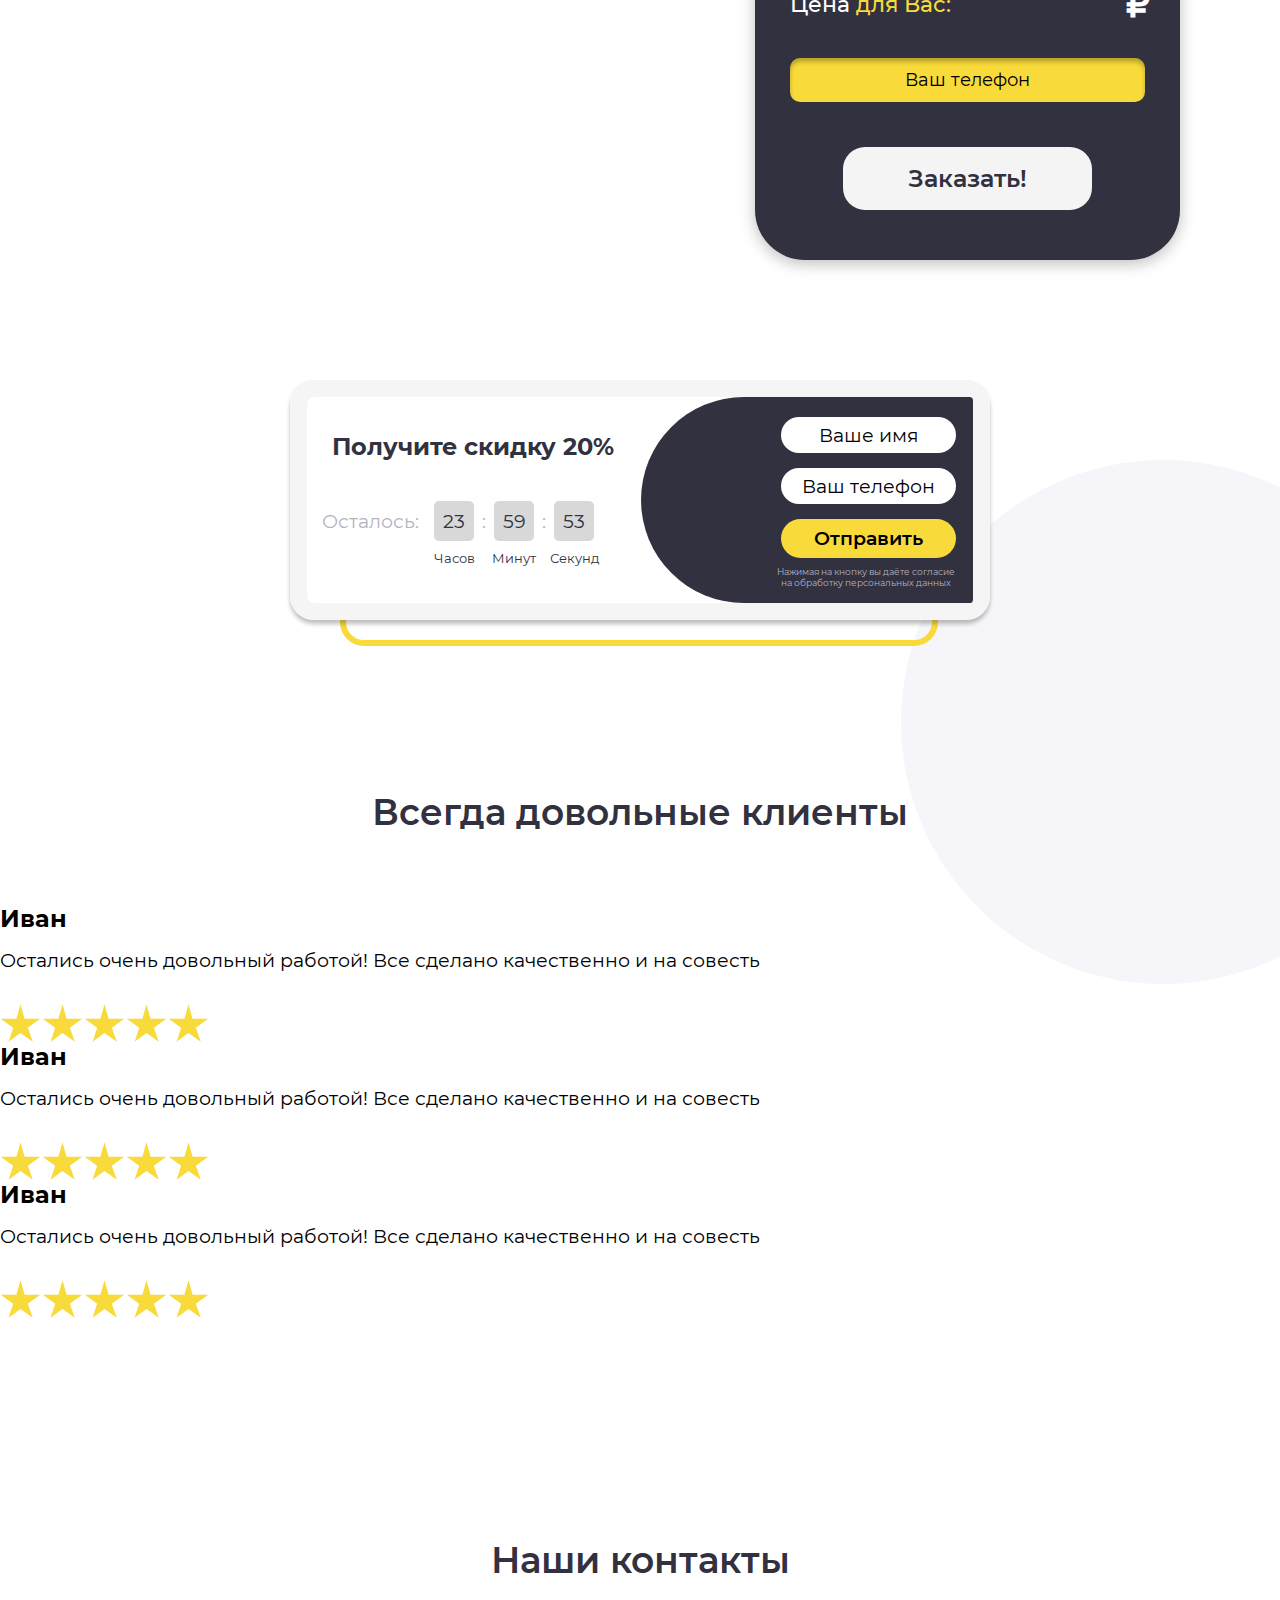
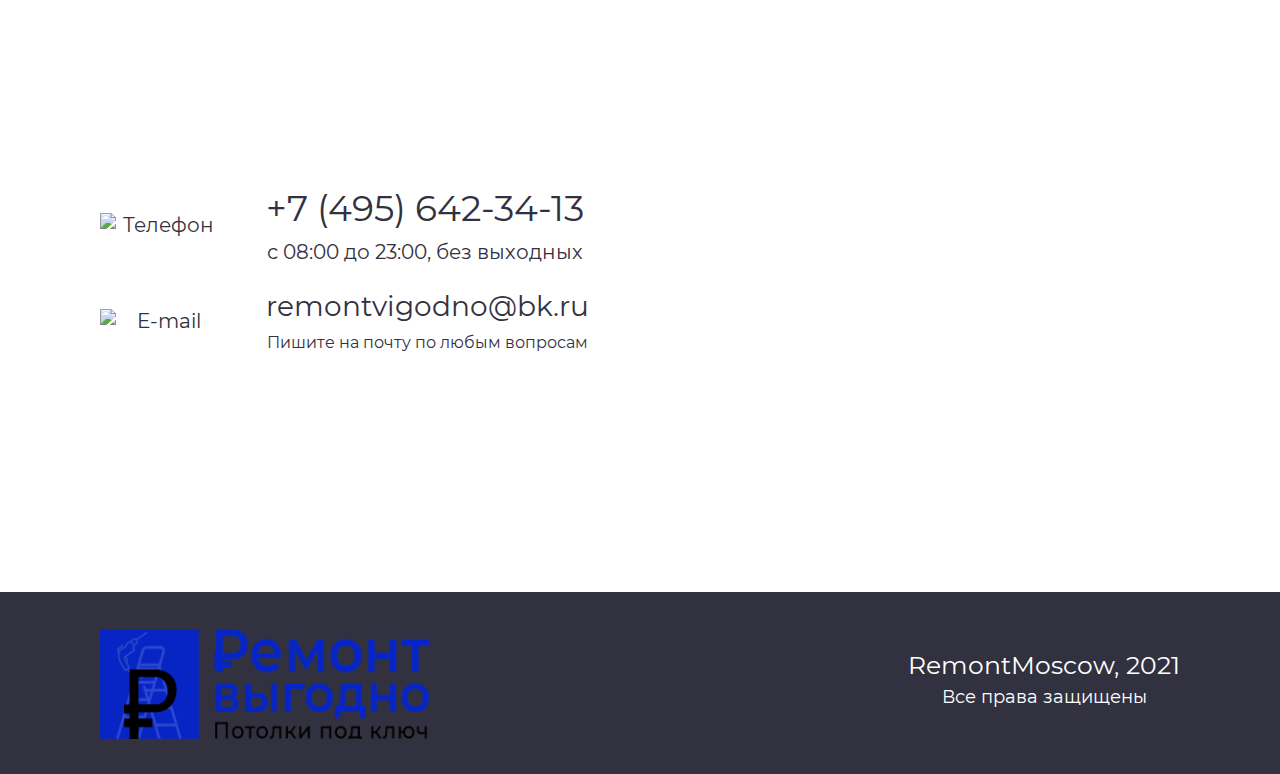
==== commit 61ce43dd: "1" ====
--- a/potolky/index.html
+++ b/potolky/index.html
@@ -38,12 +38,14 @@
 				<img src="images/dots.svg" alt="" class="header__dots">
 				<div class="header__box">
 					<h1>Производство и монтаж натяжных потолков</h1>
-					<form id="header_form" class="header__form" name="header-form">
+					<form id="header_form" class="header__form-wrapper" name="header-form">
 						<input type="hidden" name="TITLE" value="Заявка с сайта натяжной-потолок-выгодно.рф — форма в шапке">
 						<p class="header__form_title">Получите скидку 20% на ваш заказ</p>
-						<input type="text" maxlength="256" name="NAME" placeholder="Ваше имя" onFocus="this.placeholder=''" onBlur="this.placeholder='Ваше имя'" autocomplete="off" required="required">
-						<input type="tel" class="phone-mask" name="PHONE_MOBILE" placeholder="Ваш телефон" onFocus="this.placeholder=''" onBlur="this.placeholder='Ваш телефон'" autocomplete="off" required="required">
-						<button type="submit" class="submit-button">Получить</button>
+						<div class="header__form">
+							<input type="text" maxlength="256" name="NAME" placeholder="Ваше имя" onFocus="this.placeholder=''" onBlur="this.placeholder='Ваше имя'" autocomplete="off" required="required">
+							<input type="tel" class="phone-mask" name="PHONE_MOBILE" placeholder="Ваш телефон" onFocus="this.placeholder=''" onBlur="this.placeholder='Ваш телефон'" autocomplete="off" required="required">
+							<button type="submit" class="submit-button">Получить</button>
+						</div>
 						<div class="success-msg">
 							<p>Форма успешно отправлена!</p>
 						</div>
@@ -290,7 +292,7 @@
 					</div>
 					<form id="calc_form" class="calc__form">
 						<input type="hidden" name="TITLE" value="Заявка с сайта натяжной-потолок-выгодно.рф — форма рассчета стоимости">
-					  	<div class="calc__title">Рассчёт <span class="yellow">стоимости</span></div>
+					  	<div class="calc__title">Расчет <span class="yellow">стоимости</span></div>
 					    <div class="calc__value">
 					    	<p>Вид потолка:</p>
 					    	<select name="potolok_type" placeholder="Выберите">
@@ -485,7 +487,5 @@
 		<script src="js/calc.js" type="text/javascript"></script> 
 		<script src="js/script.js" type="text/javascript"></script>		
 		<script src="js/custom-map.js" type="text/javascript"></script>
-		
-		<!--<script src="./mail.js" type="text/javascript"></script>-->
 	</body>
 </html>
--- a/potolky/css/style.css
+++ b/potolky/css/style.css
@@ -61,12 +61,15 @@
   width: 1090px;
   display: flex;  
   justify-content: space-between;  
-  align-items: flex-start;
+  align-items: center;
 }
 
 .nav__logo {  
-  padding-top: 13px;
-  flex: 0 0 auto;
+  max-width: 330px;
+}
+
+.nav__logo .logo-mobile {  
+  display: none;
 }
 
 .nav__menu {
@@ -145,7 +148,7 @@
   z-index: 3;
 }
 
-.header__form {
+.header__form-wrapper {
   display: flex;
   flex-wrap: wrap;
   justify-content: space-around;
@@ -157,6 +160,13 @@
   border-radius: 29px;
   background-color: #fdfdfd;
   z-index: 3;
+}
+
+.header__form {
+  width: 100%;
+  display: flex;
+  justify-content: space-between;
+  flex-wrap: wrap;
 }
 
 .header__form_title {
@@ -1285,7 +1295,8 @@
 }
 
 .footer__logo {
-  max-width: 172px;
+  max-width: 330px;
+  filter: invert(1);
 }
 
 .footer__text {
@@ -1295,6 +1306,13 @@
 
 .footer__copyright {
   font-size: 18px;
+  margin-bottom: 5px;
+}
+
+.footer__politika {
+  font-size: 14px;
+  color: #fff;   
+  text-decoration: underline;
 }
 
 .footer__socials a:nth-child(1), .footer__socials a:nth-child(2) {
@@ -1404,12 +1422,15 @@
   .header__box {
     width: 100%;    
   }  
-  .header__form {
+  .header__form-wrapper {
     margin: 0 0 100px auto;
     width: 400px;
     text-align: center; 
   }
-  .header__form input:nth-child(3) {
+  .header__form {
+    justify-content: space-around;
+  }
+  .header__form input:nth-child(2) {
     margin: 0;
   }
   .header__form button {
@@ -1623,6 +1644,9 @@
   .footer__copyright {
     font-size: 16px;
   }
+  .footer__socials img {
+    width: 40px;
+  }
   .footer__socials a:nth-child(1), .footer__socials a:nth-child(2) {
     margin-right: 5px;
   }
@@ -1645,6 +1669,9 @@
   }
   .nav__logo {
     padding: 0;
+  }
+  .nav__logo .logo-desktop {
+    width: 45vw;
   }
   .nav__menu {
     height: 80px;
@@ -1690,7 +1717,7 @@
     left: auto;
     transform: scale(-1,1);
   }
-  .header__form {
+  .header__form-wrapper {
     order: 4;
     width: 450px;
     margin: 0 auto;
@@ -2052,7 +2079,7 @@
     margin-bottom: 50px;
   }
   footer {
-    padding: 45px 0 40px; 
+    padding: 35px 0;
   }
   footer .container {
     flex-direction: column;
@@ -2060,11 +2087,15 @@
     padding: 0;
   }
   .footer__logo {
-    margin-bottom: 40px;
+    max-width: 300px;
+    margin-bottom: 30px;
   }
   .footer__text {
     margin-bottom: 30px;
   }
+  .footer__socials {
+    margin-top: 20px;
+  }  
   .footer__socials img:nth-child(1), .footer__socials img:nth-child(2) {
     margin-right: 21px;
   }
@@ -2085,16 +2116,21 @@
   .nav__logo {
     width: 30vw;
   }
-  .header__form {
+  .nav__logo .logo-desktop {
+    display: none;
+  }
+  .nav__logo .logo-mobile {  
+    display: block;
+  }
+  .header__form-wrapper {
     width: 100%;
   }
   .header__form p {
     font-size: 4.3vw;
   }
   .header__form input {
-    width: 150px;
+    width: 38vw;
     margin: 0 !important;
-    height: 33px;
     text-align: left;
   }
   .order {
